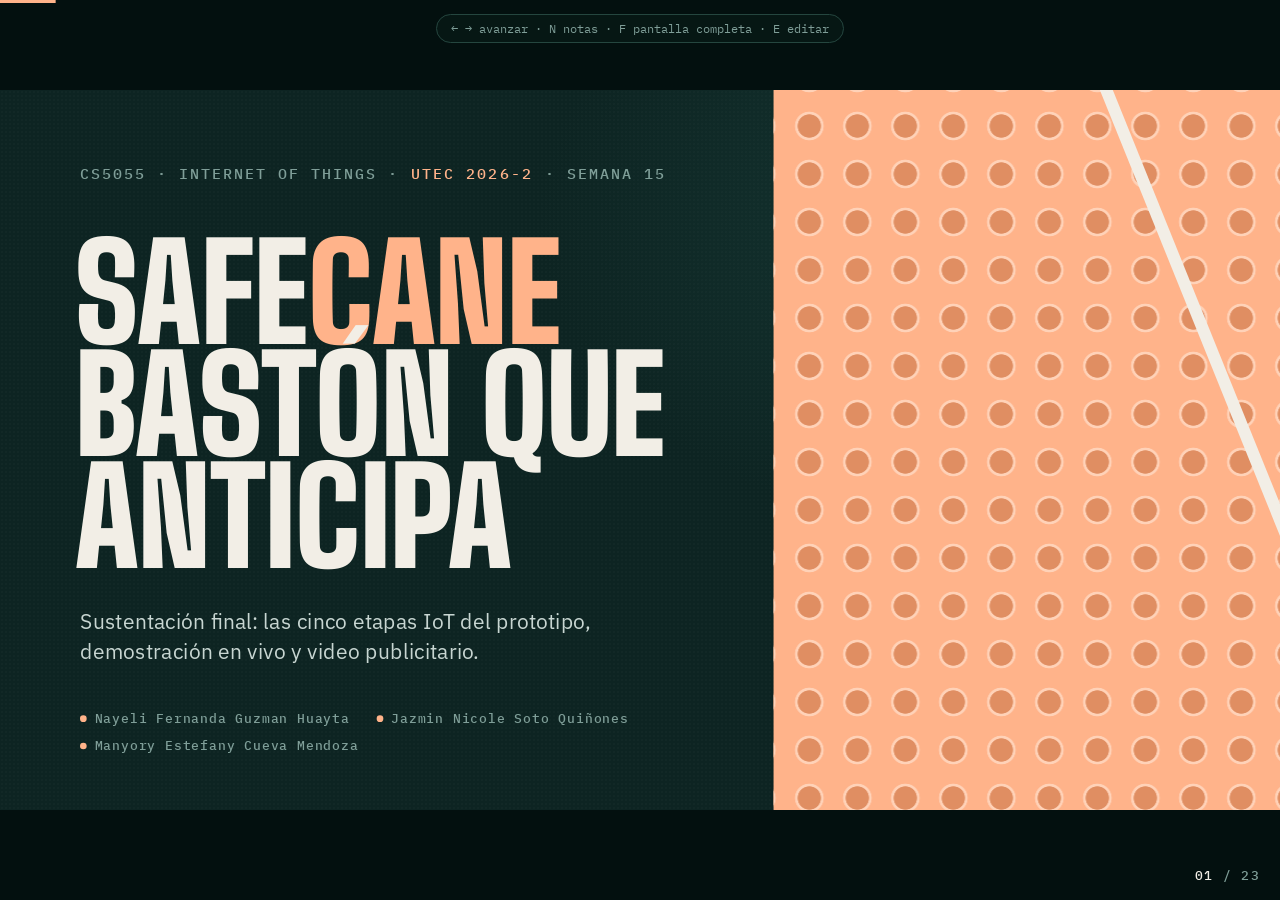
==== presentacion/sustentacion_final.html @ 9e7e995e "feat(presentacion): publicar sustentacion final" ====
<!DOCTYPE html>
<html lang="es">
<head>
<meta charset="UTF-8">
<meta name="viewport" content="width=device-width, initial-scale=1.0">
<title>SafeCane · Sustentación final</title>

<!-- Tipografías: Big Shoulders Display (titulares, estilo señalética), IBM Plex Sans (texto) e IBM Plex Mono (etiquetas) -->
<link rel="preconnect" href="https://fonts.googleapis.com">
<link rel="preconnect" href="https://fonts.gstatic.com" crossorigin>
<link href="https://fonts.googleapis.com/css2?family=Big+Shoulders+Display:wght@600;800;900&family=IBM+Plex+Mono:wght@400;500&family=IBM+Plex+Sans:wght@400;500;600&display=swap" rel="stylesheet">

<style>
/* ===========================================
   TEMA (variables CSS)
   Cambia estos valores para cambiar todo el aspecto.
   Paleta: verde petróleo + durazno, inspirada en el piso podotáctil.
   =========================================== */
:root {
  --stage-bg: #03100f;      /* fuera del lienzo 16:9 */
  --slide-bg: #0D2422;      /* fondo de cada diapositiva */
  --bg-2: #12302D;          /* paneles */
  --bg-3: #173a36;          /* paneles realzados */
  --line: #25463f;          /* bordes y rejillas */
  --glow: #163834;          /* halo del fondo */
  --acc: #FFB38A;           /* acento durazno */
  --dome: #e08e62;          /* relieve podotáctil */
  --ring: #ffd2b8;
  --mint: #8FD9C6;          /* acento frío secundario (desnivel, red) */
  --paper: #F2EEE6;         /* texto principal */
  --sub: #c8d6d2;           /* texto secundario */
  --dim: #7f9e98;           /* etiquetas */

  --f-display: 'Big Shoulders Display', 'Arial Narrow', sans-serif;
  --f-body: 'IBM Plex Sans', sans-serif;
  --f-mono: 'IBM Plex Mono', monospace;

  --ease-out: cubic-bezier(0.23, 1, 0.32, 1);
  --ease-in-out: cubic-bezier(0.77, 0, 0.175, 1);
}

* { margin: 0; padding: 0; box-sizing: border-box; }

/* ===========================================
   FIXED 16:9 STAGE: MANDATORY BASE STYLES
   (viewport-base.css, contenido completo)
   =========================================== */
html,
body {
    width: 100%;
    height: 100%;
    margin: 0;
    overflow: hidden;
    background: var(--stage-bg, #000);
}
.deck-viewport {
    position: fixed;
    inset: 0;
    overflow: hidden;
    background: var(--stage-bg, #000);
}
.deck-stage {
    position: absolute;
    left: 0;
    top: 0;
    width: 1920px;
    height: 1080px;
    overflow: hidden;
    transform-origin: 0 0;
    background: var(--slide-bg, #fff);
}
.slide {
    position: absolute;
    inset: 0;
    width: 1920px;
    height: 1080px;
    overflow: hidden;
    display: block;
    visibility: hidden;
    opacity: 0;
    pointer-events: none;
    background: var(--slide-bg, #fff);
}
.slide.active,
.slide.visible {
    visibility: visible;
    opacity: 1;
    pointer-events: auto;
    z-index: 1;
}
img,
video,
canvas,
svg {
    max-width: 100%;
    max-height: 100%;
}
.deck-controls {
    position: fixed;
    left: 50%;
    bottom: 22px;
    transform: translateX(-50%);
    z-index: 1000;
}
@media print {
    html,
    body {
        width: 1920px;
        height: auto;
        overflow: visible;
        background: #fff;
    }
    .deck-viewport {
        position: static;
        overflow: visible;
        background: #fff;
    }
    .deck-stage {
        position: static;
        width: auto;
        height: auto;
        transform: none !important;
        background: none;
    }
    .slide {
        position: relative;
        display: block !important;
        visibility: visible !important;
        opacity: 1 !important;
        pointer-events: auto !important;
        width: 1920px;
        height: 1080px;
        break-after: page;
        page-break-after: always;
    }
    .slide:last-child {
        break-after: auto;
        page-break-after: auto;
    }
    .deck-controls {
        display: none !important;
    }
}
@media (prefers-reduced-motion: reduce) {
    *,
    *::before,
    *::after {
        animation-duration: 0.01ms !important;
        transition-duration: 0.2s !important;
    }
}

/* ===========================================
   TRANSICIÓN ENTRE DIAPOSITIVAS
   Fundido corto; el movimiento lo aportan los elementos .reveal
   =========================================== */
.slide {
  transition: opacity 320ms ease, visibility 0s linear 320ms;
  color: var(--paper);
  font-family: var(--f-body);
  background:
    radial-gradient(1100px 700px at 82% 18%, var(--glow), transparent 70%),
    var(--slide-bg);
}
.slide.active { transition: opacity 360ms ease, visibility 0s; }

/* Grano sutil sobre el fondo (textura de asfalto) */
.slide::before {
  content: ""; position: absolute; inset: 0; pointer-events: none;
  background-image: radial-gradient(#ffffff09 1px, transparent 1.4px);
  background-size: 6px 6px; opacity: .6;
}

/* ===========================================
   ANIMACIONES DE ENTRADA
   .reveal sube y aparece; --i define el orden (lo asigna el JS)
   =========================================== */
.reveal {
  opacity: 0;
  transform: translateY(28px);
  transition: opacity 0s linear 360ms, transform 0s linear 360ms;
}
.slide.visible .reveal {
  opacity: 1; transform: translateY(0);
  transition: opacity 600ms ease, transform 800ms var(--ease-out);
  transition-delay: calc(var(--i, 0) * 70ms + 120ms);
}

/* ===========================================
   SEÑAS DE IDENTIDAD: RELIEVE PODOTÁCTIL Y BASTÓN
   =========================================== */
.tactile {
  position: absolute; top: 0; bottom: 0; right: 0;
  background-color: var(--acc);
  background-image: radial-gradient(circle at 50% 50%, var(--dome) 0 17px, var(--ring) 18px 21px, transparent 22px);
  background-size: 72px 72px;
  background-position: 18px 18px;
  clip-path: inset(0 0 0 100%);
}
.slide.visible .tactile {
  clip-path: inset(0 0 0 0);
  transition: clip-path 1100ms var(--ease-in-out) 60ms;
}
.cane {
  position: absolute; width: 18px; height: 1400px; top: -120px;
  background: linear-gradient(var(--paper) 0 80%, #e5484d 80% 100%);
  transform: rotate(-22deg); transform-origin: top center;
  opacity: 0;
}
.slide.visible .cane { opacity: 1; transition: opacity 700ms ease 700ms; }

/* Relieve como marcador Sí / No en tablas */
.dome { display: inline-block; width: 30px; height: 30px; border-radius: 50%; vertical-align: middle;
  background: radial-gradient(circle, var(--dome) 0 9px, var(--ring) 10px 12px, var(--acc) 13px); }
.ring { display: inline-block; width: 30px; height: 30px; border-radius: 50%; vertical-align: middle; border: 2px solid var(--line); }
.na { font-family: var(--f-mono); color: var(--dim); font-size: 26px; }

/* ===========================================
   TIPOGRAFÍA Y BLOQUES REUTILIZABLES
   =========================================== */
.pad { position: absolute; inset: 96px 128px 104px; display: flex; flex-direction: column; }
.tag {
  font: 500 22px var(--f-mono); letter-spacing: .16em; text-transform: uppercase; color: var(--dim);
  display: flex; align-items: center; gap: 18px;
}
.tag b { color: var(--acc); font-weight: 500; }
.h1 { font: 900 200px/.84 var(--f-display); text-transform: uppercase; letter-spacing: -.005em; }
.h2 { font: 800 112px/.9 var(--f-display); text-transform: uppercase; margin-top: 36px; max-width: 1500px; }
.h3 { font: 800 54px/1 var(--f-display); text-transform: uppercase; letter-spacing: .01em; }
.lead { font-size: 40px; line-height: 1.38; color: var(--sub); max-width: 1300px; }
.txt { font-size: 30px; line-height: 1.45; color: var(--sub); }
.src { font: 400 20px var(--f-mono); color: var(--dim); letter-spacing: .04em; }
.acc { color: var(--acc); }
.mint { color: var(--mint); }
em { font-style: normal; color: var(--paper); font-weight: 600; }

.panel { background: var(--bg-2); border: 1px solid var(--line); border-radius: 6px; padding: 44px 44px 40px; }
.cols { display: grid; gap: 28px; }
.c2 { grid-template-columns: 1fr 1fr; }
.c3 { grid-template-columns: repeat(3, 1fr); }
.c4 { grid-template-columns: repeat(4, 1fr); }
.grow { flex: 1; min-height: 0; }
.bottom { margin-top: auto; }

/* Número pequeño de ítem (01, 02…) */
.idx { font: 500 22px var(--f-mono); color: var(--acc); letter-spacing: .08em; }

/* ===========================================
   PORTADA Y CIERRE
   =========================================== */
.cover .tactile { width: 760px; }
.cover .cane { right: 300px; }
.cover .h1 { position: absolute; left: 112px; top: 220px; width: 1050px; }
.cover .sub { position: absolute; left: 120px; top: 775px; width: 860px; font-size: 32px; line-height: 1.42; color: var(--sub); }
.cover .tag { position: absolute; left: 120px; top: 110px; }
.people { position: absolute; left: 120px; bottom: 84px; width: 940px; display: flex; flex-wrap: wrap; gap: 14px 40px; font: 500 20px var(--f-mono); letter-spacing: .06em; color: var(--dim); }
.people i { display: inline-block; width: 10px; height: 10px; border-radius: 50%; background: var(--acc); margin-right: 12px; vertical-align: 1px; }

/* ===========================================
   SEPARADOR DE SECCIÓN
   =========================================== */
.section .tactile { width: 520px; }
.section .cane { right: 180px; }
.section .num {
  position: absolute; left: 112px; top: 120px;
  font: 900 520px/.8 var(--f-display);
  color: transparent; -webkit-text-stroke: 3px var(--acc);
}
.section .h2 { position: absolute; left: 120px; bottom: 150px; width: 1200px; font-size: 150px; }
.section .tag { position: absolute; left: 124px; bottom: 96px; }

/* ===========================================
   CIFRA GRANDE (estadísticas)
   =========================================== */
.stat-n { font: 900 360px/.8 var(--f-display); color: var(--acc); letter-spacing: -.01em; white-space: nowrap; }
.stat-n small { font-size: 140px; color: var(--paper); margin-left: 16px; }
.stat-wrap { display: grid; grid-template-columns: auto 1fr; gap: 80px; align-items: end; margin-top: auto; }
.stat-wrap .lead { font-size: 46px; color: var(--paper); padding-bottom: 18px; }

/* ===========================================
   TABLAS
   =========================================== */
table { width: 100%; border-collapse: collapse; }
th { font: 500 19px var(--f-mono); letter-spacing: .12em; text-transform: uppercase; color: var(--dim); text-align: left; padding: 0 16px 18px; }
td { font-size: 27px; color: var(--sub); padding: 20px 16px; border-top: 1px solid var(--line); vertical-align: middle; }
td b { color: var(--paper); font-weight: 600; }
td.c, th.c { text-align: center; }
tr.us td { background: var(--bg-3); color: var(--paper); border-top-color: var(--acc); }

/* ===========================================
   ONDAS DE VIBRACIÓN (patrones de aviso)
   =========================================== */
.wave { height: 34px; border-radius: 4px; }
.w-cont { background: var(--acc); }
.w-fast { background: repeating-linear-gradient(90deg, var(--acc) 0 14px, transparent 14px 28px); }
.w-slow { background: repeating-linear-gradient(90deg, var(--acc) 0 44px, transparent 44px 88px); opacity: .8; }
.w-step { background: repeating-linear-gradient(90deg, var(--mint) 0 14px, transparent 14px 28px); }
.w-pre  { background: repeating-linear-gradient(90deg, var(--ring) 0 84px, transparent 84px 140px); }
.w-alert{ background: repeating-linear-gradient(90deg, #ff7a6b 0 35px, transparent 35px 70px); }
.wrow { display: grid; grid-template-columns: 420px 1fr 260px; gap: 40px; align-items: center; padding: 22px 0; border-top: 1px solid var(--line); }
.wrow b { font: 800 40px/1 var(--f-display); text-transform: uppercase; display: block; }
.wrow span { font: 400 20px var(--f-mono); color: var(--dim); }
.wrow .ms { text-align: right; font: 500 22px var(--f-mono); color: var(--sub); }

/* ===========================================
   SVG (diagramas)
   =========================================== */
svg text { font-family: var(--f-body); fill: var(--paper); }
svg .t2 { fill: var(--sub); }
svg .t3 { fill: var(--dim); }
svg .mono { font-family: var(--f-mono); }
svg .box { fill: var(--bg-2); stroke: var(--line); stroke-width: 1.5; }
svg .box-a { fill: #2a2b24; stroke: var(--acc); stroke-width: 2; }
svg .box-m { fill: #143a35; stroke: var(--mint); stroke-width: 1.5; }
svg .box-s { fill: var(--bg-3); }
svg .w { stroke: var(--dim); stroke-width: 1.6; fill: none; }
svg .wa { stroke: var(--acc); stroke-width: 2; fill: none; }
svg .wm { stroke: var(--mint); stroke-width: 2; fill: none; }
svg .dash { stroke-dasharray: 6 7; }
svg .ah { fill: var(--dim); }
svg .aha { fill: var(--acc); }
svg .ahm { fill: var(--mint); }
svg .ta { fill: var(--acc); }
svg .tm { fill: var(--mint); }
svg .gl { stroke: var(--line); stroke-width: 1; }
.trace { stroke: var(--acc); stroke-width: 3; fill: none; stroke-linejoin: round; stroke-linecap: round; stroke-dasharray: 1; stroke-dashoffset: 1; }
.slide.visible .trace { stroke-dashoffset: 0; transition: stroke-dashoffset 1600ms var(--ease-in-out) 500ms; }

/* ===========================================
   REFERENCIAS
   =========================================== */
.refs { columns: 2; column-gap: 72px; margin-top: 44px; }
.refs p { font-size: 19px; line-height: 1.45; color: var(--sub); margin-bottom: 13px; break-inside: avoid; }
.refs p b { color: var(--paper); font-weight: 600; }

/* Notas del expositor: ocultas en la diapositiva, se muestran con N */
.notes { display: none; }

/* ===========================================
   CONTROLES (fuera del lienzo)
   =========================================== */
.progress { position: fixed; left: 0; top: 0; height: 3px; width: 100%; background: var(--acc); transform-origin: left; transform: scaleX(0); transition: transform 400ms var(--ease-out); z-index: 1000; }
.counter { position: fixed; right: 20px; bottom: 16px; font: 500 13px var(--f-mono); letter-spacing: .1em; color: var(--dim); z-index: 1000; }
.counter b { color: var(--paper); font-weight: 500; }
.notes-panel {
  position: fixed; left: 50%; bottom: 20px; transform: translate(-50%, 16px); width: min(920px, calc(100% - 32px));
  background: #071816f2; border: 1px solid var(--line); border-radius: 10px; padding: 18px 22px;
  font: 400 16px/1.55 var(--f-body); color: var(--sub); z-index: 1001;
  opacity: 0; pointer-events: none; transition: opacity 200ms ease, transform 260ms var(--ease-out);
}
.notes-panel.show { opacity: 1; transform: translate(-50%, 0); pointer-events: auto; }
.notes-panel b { font: 500 12px var(--f-mono); letter-spacing: .12em; color: var(--acc); display: block; margin-bottom: 6px; }
.hint { position: fixed; top: 14px; left: 50%; transform: translateX(-50%); font: 400 12px var(--f-mono); color: var(--dim); background: #071816e6; border: 1px solid var(--line); border-radius: 999px; padding: 6px 14px; z-index: 1000; transition: opacity 500ms ease; }
.hint.gone { opacity: 0; }

/* Edición en línea (E o esquina superior izquierda) */
.edit-hotzone { position: fixed; top: 0; left: 0; width: 80px; height: 80px; z-index: 10000; cursor: pointer; }
.edit-toggle {
  position: fixed; top: 16px; left: 16px; z-index: 10001; height: 36px; padding: 0 14px; border-radius: 8px;
  background: var(--bg-3); color: var(--paper); border: 1px solid var(--line); font: 500 13px var(--f-mono); cursor: pointer;
  opacity: 0; pointer-events: none; transition: opacity 300ms ease, transform 140ms var(--ease-out);
}
.edit-toggle.show, .edit-toggle.active { opacity: 1; pointer-events: auto; }
.edit-toggle.active { background: var(--acc); color: #0D2422; border-color: var(--acc); }
.edit-toggle:active { transform: scale(0.96); }
body.editing [contenteditable="true"] { outline: 2px dashed #ffb38a66; outline-offset: 6px; }

@media (prefers-reduced-motion: reduce) {
  .reveal { transform: none; }
  .slide.visible .tactile { transition: none; }
  .trace { stroke-dashoffset: 0; }
}
@media print {
  .reveal { opacity: 1 !important; transform: none !important; }
  .tactile { clip-path: none !important; }
  .cane { opacity: 1 !important; }
  .trace { stroke-dashoffset: 0 !important; }
  .progress, .counter, .notes-panel, .hint, .edit-hotzone, .edit-toggle { display: none !important; }
}

/* ===========================================
   EXTRAS DE LA SUSTENTACIÓN FINAL
   =========================================== */
.big-n { font: 900 200px/.8 var(--f-display); color: transparent; -webkit-text-stroke: 3px var(--acc); letter-spacing: -.01em; }
.ring.warn { border-color: var(--acc); border-width: 3px; }
.ring.bad { border-color: #ff7a6b; border-width: 3px; background: #ff7a6b44; }
.fig { display: flex; flex-direction: column; min-height: 0; }
.fig img { flex: 1; min-height: 0; width: 100%; object-fit: cover; border: 1px solid var(--line); border-radius: 6px; display: block; }
.fig figcaption { margin-top: 18px; font: 500 24px var(--f-mono); letter-spacing: .06em; color: var(--sub); }
.fig figcaption b { color: var(--acc); font-weight: 500; margin-right: 10px; }
</style>
</head>
<body>

<div class="progress" id="progress"></div>
<div class="hint" id="hint">← → avanzar · N notas · F pantalla completa · E editar</div>

<div class="deck-viewport">
<main class="deck-stage" id="deckStage">

<!-- 01 · PORTADA -->
<section class="slide cover" data-title="Portada">
  <div class="tactile"></div><div class="cane"></div>
  <div class="tag reveal">CS5055 · Internet of Things · <b>UTEC 2026-2</b> · Semana 15</div>
  <h1 class="h1 reveal">Safe<span class="acc">Cane</span><br>bastón que<br>anticipa</h1>
  <p class="sub reveal">Sustentación final: las cinco etapas IoT del prototipo, demostración en vivo y video publicitario.</p>
  <div class="people reveal"><span><i></i>Nayeli Fernanda Guzman Huayta</span><span><i></i>Jazmin Nicole Soto Quiñones</span><span><i></i>Manyory Estefany Cueva Mendoza</span></div>
  <aside class="notes">[0:00 · 0:30] Presentar al equipo. Plan de 15 min: 2 min problema, 6 min etapas IoT, 4 min demo en vivo, 1 min video, 2 min resultados y mercado.</aside>
</section>

<!-- 02 · PROBLEMA -->
<section class="slide" data-title="El problema">
  <div class="pad">
    <div class="tag reveal"><b>00</b> El problema</div>
    <div class="cols c2 bottom" style="gap:80px">
      <div class="reveal"><div class="stat-n" style="font-size:300px">1,55<small style="font-size:120px">M</small></div><p class="lead" style="margin-top:28px;color:var(--paper)">de peruanos tienen dificultad para ver aun con anteojos.</p><p class="src" style="margin-top:16px">INEI · 2017</p></div>
      <div class="reveal"><div class="stat-n" style="font-size:300px;color:var(--ring)">684 000</div><p class="lead" style="margin-top:28px;color:var(--paper)">muertes por caídas al año en el mundo.</p><p class="src" style="margin-top:16px">OMS · 2021</p></div>
    </div>
  </div>
  <aside class="notes">[0:30 · 1:00] La discapacidad visual es la más frecuente del país y crece después de los 60 años, justo el grupo que más muere por caídas.</aside>
</section>

<!-- 03 · LIMITACIONES DEL BASTÓN BLANCO -->
<section class="slide" data-title="El bastón blanco">
  <div class="pad">
    <div class="tag reveal"><b>00</b> El problema</div>
    <h2 class="h2 reveal">El bastón blanco solo sabe lo que toca su punta</h2>
    <div class="cols c3 bottom">
      <div class="panel reveal"><div class="idx">01</div><div class="h3" style="margin:18px 0 16px">No anticipa</div><p class="txt">No avisa de lo que se acerca ni de un escalón que baja.</p></div>
      <div class="panel reveal"><div class="idx">02</div><div class="h3" style="margin:18px 0 16px">No avisa</div><p class="txt">Si la persona cae, nadie se entera.</p></div>
      <div class="panel reveal"><div class="idx">03</div><div class="h3" style="margin:18px 0 16px">No localiza</div><p class="txt">La familia no sabe dónde está.</p></div>
    </div>
  </div>
  <aside class="notes">[1:00 · 1:30] Tres limitaciones: anticipar, avisar, localizar. Falta un dispositivo de bajo costo que las cubra.</aside>
</section>

<!-- 04 · SOLUCIÓN -->
<section class="slide" data-title="La solución">
  <div class="pad">
    <div class="tag reveal"><b>00</b> La solución</div>
    <h2 class="h2 reveal">Cuatro funciones, un solo bastón</h2>
    <div class="cols c4 bottom">
      <div class="reveal" style="border-top:4px solid var(--acc);padding-top:28px"><div class="h3">Obstáculos</div><p class="txt" style="margin-top:14px">al frente, hasta 2 m</p></div>
      <div class="reveal" style="border-top:4px solid var(--mint);padding-top:28px"><div class="h3">Desniveles</div><p class="txt" style="margin-top:14px">bajo la punta</p></div>
      <div class="reveal" style="border-top:4px solid var(--ring);padding-top:28px"><div class="h3">Caídas</div><p class="txt" style="margin-top:14px">con 10 s para cancelar</p></div>
      <div class="reveal" style="border-top:4px solid var(--paper);padding-top:28px"><div class="h3">Ubicación</div><p class="txt" style="margin-top:14px">en cada alerta, al celular y al tablero</p></div>
    </div>
  </div>
  <aside class="notes">[1:30 · 2:00] Ningún trabajo revisado en el estado del arte reúne las cuatro funciones en un dispositivo de bajo costo. Esa combinación es el aporte.</aside>
</section>

<!-- 05 · CINCO ETAPAS IoT -->
<section class="slide" data-title="Cinco etapas IoT">
  <div class="pad">
    <div class="tag reveal">Arquitectura IoT · cinco etapas</div>
    <h2 class="h2 reveal">Del sensor a la familia</h2>
    <div class="cols bottom" style="grid-template-columns:repeat(5,1fr);gap:24px">
      <div class="reveal"><div class="big-n" style="font-size:210px">01</div><div class="h3" style="margin:22px 0 10px;font-size:44px">Percepción</div><p class="txt" style="font-size:24px">5 sensores y un pulsador</p></div>
      <div class="reveal"><div class="big-n" style="font-size:210px">02</div><div class="h3" style="margin:22px 0 10px;font-size:44px">Procesamiento</div><p class="txt" style="font-size:24px">ESP32 de dos núcleos</p></div>
      <div class="reveal"><div class="big-n" style="font-size:210px">03</div><div class="h3" style="margin:22px 0 10px;font-size:44px">Actuación</div><p class="txt" style="font-size:24px">vibración, sonido y luz</p></div>
      <div class="reveal"><div class="big-n" style="font-size:210px">04</div><div class="h3" style="margin:22px 0 10px;font-size:44px">Comunicación</div><p class="txt" style="font-size:24px">BLE y MQTT sobre Wi-Fi</p></div>
      <div class="reveal"><div class="big-n" style="font-size:210px">05</div><div class="h3" style="margin:22px 0 10px;font-size:44px">Aplicación</div><p class="txt" style="font-size:24px">tablero web con mapa</p></div>
    </div>
  </div>
  <aside class="notes">[2:00 · 2:20] Estas cinco etapas son el hilo de la exposición. Corresponden a las tres capas IoT de Atzori (percepción, red, aplicación), con el procesamiento y la actuación dentro del propio bastón.</aside>
</section>

<!-- 06 · DIAGRAMA DE BLOQUES -->
<section class="slide" data-title="Diagrama de bloques">
  <div class="pad">
    <div class="tag reveal">Arquitectura · diagrama de bloques</div>
    <h2 class="h2 reveal" style="font-size:96px">Todo pasa por un ESP32</h2>
    <div class="grow reveal" style="margin-top:20px;display:flex;align-items:flex-end">
      <svg viewBox="0 0 1660 650" width="1660" role="img" aria-label="Diagrama de bloques: seis entradas hacia el ESP32 y de ahí a tres actuadores y dos canales de red">
        <defs>
          <marker id="b-a" viewBox="0 0 10 10" refX="8" refY="5" markerWidth="8" markerHeight="8" orient="auto"><path d="M0 0 L10 5 L0 10z" class="aha"/></marker>
          <marker id="b-m" viewBox="0 0 10 10" refX="8" refY="5" markerWidth="8" markerHeight="8" orient="auto"><path d="M0 0 L10 5 L0 10z" class="ahm"/></marker>
        </defs>
        <text x="0" y="22" class="t3 mono" font-size="20" letter-spacing="3">ENTRADAS · PERCEPCIÓN</text>
        <text x="560" y="22" class="t3 mono" font-size="20" letter-spacing="3">PROCESAMIENTO</text>
        <text x="1260" y="22" class="t3 mono" font-size="20" letter-spacing="3">SALIDAS</text>
        <g transform="translate(0,48)">
          <g font-size="26">
            <rect x="0" y="0" width="400" height="78" rx="4" class="box"/><text x="22" y="34" font-weight="600">HC-SR04</text><text x="22" y="62" class="t3 mono" font-size="19">distancia · GPIO 5 y 18</text>
            <rect x="0" y="98" width="400" height="78" rx="4" class="box"/><text x="22" y="132" font-weight="600">FC-51</text><text x="22" y="160" class="t3 mono" font-size="19">desnivel · GPIO 34</text>
            <rect x="0" y="196" width="400" height="78" rx="4" class="box"/><text x="22" y="230" font-weight="600">MPU6050</text><text x="22" y="258" class="t3 mono" font-size="19">caída · I2C 21 y 22</text>
            <rect x="0" y="294" width="400" height="78" rx="4" class="box"/><text x="22" y="328" font-weight="600">NEO-6M</text><text x="22" y="356" class="t3 mono" font-size="19">posición · UART 16 y 17</text>
            <rect x="0" y="392" width="400" height="78" rx="4" class="box"/><text x="22" y="426" font-weight="600">LDR</text><text x="22" y="454" class="t3 mono" font-size="19">luz · GPIO 32</text>
            <rect x="0" y="490" width="400" height="78" rx="4" class="box"/><text x="22" y="524" font-weight="600">Pulsador</text><text x="22" y="552" class="t3 mono" font-size="19">cancelar · GPIO 27</text>
          </g>
          <g class="w">
            <path d="M400 39 H556" marker-end="url(#b-a)"/><path d="M400 137 H556" marker-end="url(#b-a)"/><path d="M400 235 H556" marker-end="url(#b-a)"/>
            <path d="M400 333 H556" marker-end="url(#b-a)"/><path d="M400 431 H556" marker-end="url(#b-a)"/><path d="M400 529 H556" marker-end="url(#b-a)"/>
          </g>
          <rect x="560" y="0" width="500" height="568" rx="6" class="box-a"/>
          <text x="810" y="60" text-anchor="middle" class="ta" font-size="44" font-weight="800" letter-spacing="2">ESP32</text>
          <rect x="600" y="100" width="420" height="190" rx="4" class="box-s"/>
          <text x="630" y="150" font-size="30" font-weight="600">Núcleo 1</text>
          <text x="630" y="190" class="t2" font-size="24">lee sensores</text>
          <text x="630" y="224" class="t2" font-size="24">máquina de estados</text>
          <text x="630" y="258" class="t2" font-size="24">comanda actuadores</text>
          <rect x="600" y="320" width="420" height="190" rx="4" class="box-m"/>
          <text x="630" y="370" font-size="30" font-weight="600" class="tm">Núcleo 0</text>
          <text x="630" y="410" class="t2" font-size="24">solo red</text>
          <text x="630" y="444" class="t2" font-size="24">BLE · Wi-Fi · MQTT</text>
          <text x="630" y="478" class="t2" font-size="24">si cae, el bastón sigue avisando</text>
          <g font-size="26">
            <rect x="1260" y="0" width="400" height="78" rx="4" class="box"/><text x="1282" y="34" font-weight="600">Motor vibrador</text><text x="1282" y="62" class="t3 mono" font-size="19">PWM · GPIO 25</text>
            <rect x="1260" y="98" width="400" height="78" rx="4" class="box"/><text x="1282" y="132" font-weight="600">Buzzer</text><text x="1282" y="160" class="t3 mono" font-size="19">digital · GPIO 26</text>
            <rect x="1260" y="196" width="400" height="78" rx="4" class="box"/><text x="1282" y="230" font-weight="600">LED blanco</text><text x="1282" y="258" class="t3 mono" font-size="19">digital · GPIO 33</text>
            <rect x="1260" y="294" width="400" height="78" rx="4" class="box-m"/><text x="1282" y="328" font-weight="600" class="tm">Celular</text><text x="1282" y="356" class="t3 mono" font-size="19">BLE · notificaciones</text>
            <rect x="1260" y="392" width="400" height="78" rx="4" class="box-m"/><text x="1282" y="426" font-weight="600" class="tm">Tablero web</text><text x="1282" y="454" class="t3 mono" font-size="19">Wi-Fi · MQTT · mapa</text>
          </g>
          <g>
            <path d="M1060 39 H1256" class="wa" marker-end="url(#b-a)"/><path d="M1060 137 H1256" class="wa" marker-end="url(#b-a)"/><path d="M1060 235 H1256" class="wa" marker-end="url(#b-a)"/>
            <path d="M1060 333 H1256" class="wm" marker-end="url(#b-m)"/><path d="M1060 431 H1256" class="wm" marker-end="url(#b-m)"/>
          </g>
          <text x="1260" y="520" class="t3 mono" font-size="18">2N2222 en cada actuador</text>
          <text x="1260" y="548" class="t3 mono" font-size="18">Echo a 3,3 V: divisor 1 k + 2 k</text>
        </g>
      </svg>
    </div>
  </div>
  <aside class="notes">[2:20 · 3:10] Izquierda: seis entradas con su pin. Centro: un solo ESP32; el núcleo 1 decide y el núcleo 0 comunica, así la alerta local nunca depende del Wi-Fi. Derecha: tres actuadores para el usuario y dos canales para la familia. Los pines son los mismos en Wokwi y en el bastón.</aside>
</section>

<!-- 07 · ETAPA 01 PERCEPCIÓN -->
<section class="slide" data-title="01 Percepción">
  <div class="pad">
    <div class="tag reveal"><b>01</b> Percepción</div>
    <h2 class="h2 reveal" style="font-size:96px">Seis entradas</h2>
    <div class="cols c3 bottom" style="row-gap:24px">
      <div class="panel reveal" style="display:flex;flex-direction:column;padding:34px 40px"><div class="idx">HC-SR04 · ultrasonido</div><div class="stat-n" style="font-size:130px;margin:16px 0 8px">2 cm–4 m</div><p class="txt" style="font-size:25px">d = v·t / 2. Haz de 15°. Mide cada 100 ms. Error medido: 1 a 2 cm.</p></div>
      <div class="panel reveal" style="display:flex;flex-direction:column;padding:34px 40px"><div class="idx">FC-51 · infrarrojo</div><div class="stat-n" style="font-size:130px;margin:16px 0 8px;color:var(--mint)">10 ms</div><p class="txt" style="font-size:25px">Salida digital con LM393. Si el piso «desaparece», hay un desnivel.</p></div>
      <div class="panel reveal" style="display:flex;flex-direction:column;padding:34px 40px"><div class="idx">MPU6050 · acelerómetro</div><div class="stat-n" style="font-size:130px;margin:16px 0 8px">50 Hz</div><p class="txt" style="font-size:25px">Rango ±8 g para no saturar en el impacto. SVM e inclinación.</p></div>
      <div class="panel reveal" style="display:flex;flex-direction:column;padding:34px 40px"><div class="idx">NEO-6M · GPS</div><div class="stat-n" style="font-size:130px;margin:16px 0 8px">2,5 m</div><p class="txt" style="font-size:25px">Precisión CEP. Tramas NMEA por UART a 9600 bps.</p></div>
      <div class="panel reveal" style="display:flex;flex-direction:column;padding:34px 40px"><div class="idx">LDR GL5528 · luz</div><div class="stat-n" style="font-size:130px;margin:16px 0 8px">200 ms</div><p class="txt" style="font-size:25px">Divisor de 10 kΩ en el ADC1. Enciende el LED en la oscuridad.</p></div>
      <div class="panel reveal" style="display:flex;flex-direction:column;padding:34px 40px"><div class="idx">Pulsador · usuario</div><div class="stat-n" style="font-size:130px;margin:16px 0 8px">10 s</div><p class="txt" style="font-size:25px">Ventana para cancelar una alerta. Pull-up interno, activo en bajo.</p></div>
    </div>
  </div>
  <aside class="notes">[3:10 · 4:20] Un sensor por magnitud. Detalles técnicos: Echo a 5 V se baja a 3,3 V con divisor 1k y 2k; las entradas analógicas van en el ADC1 porque el ADC2 no funciona con Wi-Fi; el FC-51 se alimenta a 3,3 V para no dañar el GPIO 34.</aside>
</section>

<!-- 08 · DOS SENSORES COMPLEMENTARIOS -->
<section class="slide" data-title="Dos sensores">
  <div class="pad">
    <div class="tag reveal"><b>01</b> Percepción · por qué dos sensores</div>
    <h2 class="h2 reveal" style="font-size:92px;max-width:1664px">Uno mira al frente. El otro, al piso.</h2>
    <div class="grow reveal" style="margin-top:40px;display:flex;align-items:flex-end">
      <svg viewBox="0 0 1660 560" width="1660" role="img" aria-label="Bastón con el HC-SR04 mirando al frente y el FC-51 mirando al piso al borde de un escalón">
        <defs>
          <marker id="m-a" viewBox="0 0 10 10" refX="8" refY="5" markerWidth="8" markerHeight="8" orient="auto"><path d="M0 0 L10 5 L0 10z" class="aha"/></marker>
          <marker id="m-m" viewBox="0 0 10 10" refX="8" refY="5" markerWidth="8" markerHeight="8" orient="auto"><path d="M0 0 L10 5 L0 10z" class="ahm"/></marker>
        </defs>
        <path d="M0 420 H760 V540 H1660 V560 H0z" fill="#12302D"/>
        <path d="M0 420 H760 V540 H1660" stroke="var(--sub)" stroke-width="3" fill="none"/>
        <rect x="1380" y="250" width="70" height="290" rx="4" class="box"/>
        <text x="1415" y="230" text-anchor="middle" class="t3 mono" font-size="20">obstáculo</text>
        <path d="M420 40 L740 410" stroke="var(--paper)" stroke-width="10" stroke-linecap="round"/>
        <path d="M722 390 L740 410" stroke="#e5484d" stroke-width="10" stroke-linecap="round"/>
        <rect x="486" y="112" width="52" height="28" rx="4" class="box-a" transform="rotate(49 512 126)"/>
        <path d="M530 140 L1366 330" class="wa dash" marker-end="url(#m-a)"/>
        <path d="M530 140 L1366 260" class="wa dash" opacity=".35"/>
        <path d="M530 140 L1366 410" class="wa dash" opacity=".35"/>
        <text x="760" y="170" class="ta mono" font-size="24">HC-SR04 · ultrasonido · 2 cm–2 m</text>
        <rect x="694" y="350" width="40" height="24" rx="4" class="box-m" transform="rotate(49 714 362)"/>
        <path d="M728 378 L790 500" class="wm dash" marker-end="url(#m-m)"/>
        <text x="810" y="480" class="tm mono" font-size="24">FC-51 · infrarrojo</text>
        <text x="810" y="514" class="t2" font-size="24">sin piso → aviso de desnivel</text>
        <path d="M740 410 V200" stroke="var(--dim)" stroke-width="1.5" class="dash"/>
        <text x="560" y="300" class="t3 mono" font-size="20" text-anchor="end">ángulo de uso</text>
        <text x="560" y="328" class="t3 mono" font-size="20" text-anchor="end">20°–75°</text>
      </svg>
    </div>
  </div>
  <aside class="notes">[4:20 · 4:50] El ultrasonido apunta al frente y no ve un escalón que baja. El FC-51 va a 2–4 cm del piso en la punta. Solo avisa si el bastón está entre 20° y 75° respecto de la vertical, para que no suene al levantarlo.</aside>
</section>

<!-- 09 · ETAPA 02 PROCESAMIENTO -->
<section class="slide" data-title="02 Procesamiento">
  <div class="pad">
    <div class="tag reveal"><b>02</b> Procesamiento · ESP32</div>
    <div class="cols c2 grow" style="margin-top:44px;gap:28px">
      <div class="panel reveal" style="display:flex;flex-direction:column">
        <div class="idx">Núcleo 1 · decide</div>
        <div class="stat-n" style="font-size:210px;margin:20px 0 18px">0 <small style="font-size:80px">delay()</small></div>
        <p class="txt">Cada tarea tiene su periodo con <em>millis()</em>, así ninguna lectura bloquea a las demás.</p>
        <div class="bottom" style="display:grid;grid-template-columns:1fr 1fr;gap:12px 28px;font:500 24px var(--f-mono);color:var(--sub)">
          <span>FC-51 · <b class="acc">10 ms</b></span><span>IMU · <b class="acc">20 ms</b></span>
          <span>Actuadores · <b class="acc">50 ms</b></span><span>HC-SR04 · <b class="acc">100 ms</b></span>
          <span>LDR · <b class="acc">200 ms</b></span><span>GPS · <b class="acc">cada vuelta</b></span>
        </div>
      </div>
      <div class="panel reveal" style="display:flex;flex-direction:column;border-color:var(--mint)">
        <div class="idx" style="color:var(--mint)">Núcleo 0 · comunica</div>
        <div class="stat-n" style="font-size:210px;margin:20px 0 18px;color:var(--mint)">240<small style="font-size:80px">MHz</small></div>
        <p class="txt">Solo red. Si el Wi-Fi o el broker tardan en reconectar, la lectura de sensores no se entera.</p>
        <p class="txt bottom" style="color:var(--paper)"><em>Sin Wi-Fi, el bastón sigue vibrando y sonando.</em></p>
      </div>
    </div>
  </div>
  <aside class="notes">[4:50 · 5:40] Firmware en Arduino IDE (núcleo ESP32 3.x) con TinyGPSPlus, PubSubClient, ArduinoJson y NimBLE. Decisión de diseño: el cliente MQTT puede tardar segundos en reintentar; por eso va en su propio núcleo.</aside>
</section>

<!-- 10 · MÁQUINA DE ESTADOS -->
<section class="slide" data-title="Máquina de estados">
  <div class="pad">
    <div class="tag reveal"><b>02</b> Procesamiento · lógica del firmware</div>
    <h2 class="h2 reveal" style="font-size:96px">Cuatro estados</h2>
    <div class="grow reveal" style="margin-top:20px;display:flex;align-items:flex-end">
      <svg viewBox="0 0 1660 500" width="1660" role="img" aria-label="Máquina de estados: Normal, Pre alerta, Alerta y Reposo">
        <defs>
          <marker id="s-a" viewBox="0 0 10 10" refX="8" refY="5" markerWidth="8" markerHeight="8" orient="auto"><path d="M0 0 L10 5 L0 10z" class="aha"/></marker>
          <marker id="s-d" viewBox="0 0 10 10" refX="8" refY="5" markerWidth="8" markerHeight="8" orient="auto"><path d="M0 0 L10 5 L0 10z" class="ah"/></marker>
        </defs>
        <rect x="0" y="0" width="330" height="90" rx="4" class="box-s"/><text x="165" y="58" text-anchor="middle" font-size="38" font-weight="800" letter-spacing="2" class="t2">REPOSO</text>
        <path d="M165 150 V94" class="w" marker-end="url(#s-d)"/>
        <text x="360" y="42" class="t2" font-size="24">5 min sin moverse</text><text x="360" y="72" class="t3 mono" font-size="19">apaga actuadores · despierta al detectar movimiento</text>
        <rect x="0" y="150" width="330" height="120" rx="4" class="box-m"/><text x="165" y="224" text-anchor="middle" font-size="44" font-weight="800" letter-spacing="2" class="tm">NORMAL</text>
        <rect x="665" y="150" width="330" height="120" rx="4" class="box-a"/><text x="830" y="224" text-anchor="middle" font-size="44" font-weight="800" letter-spacing="2" class="ta">PRE ALERTA</text>
        <rect x="1330" y="150" width="330" height="120" rx="4" fill="#3a1f1d" stroke="#ff7a6b" stroke-width="2"/><text x="1495" y="224" text-anchor="middle" font-size="44" font-weight="800" letter-spacing="2" fill="#ff7a6b">ALERTA</text>
        <path d="M330 210 H661" class="wa" marker-end="url(#s-a)"/>
        <text x="498" y="186" text-anchor="middle" class="t2" font-size="23">caída confirmada</text>
        <path d="M995 210 H1326" class="wa" marker-end="url(#s-a)"/>
        <text x="1160" y="186" text-anchor="middle" class="t2" font-size="23">10 s sin cancelar</text>
        <path d="M830 270 V340 H165 V274" class="w dash" marker-end="url(#s-d)"/>
        <text x="500" y="332" text-anchor="middle" class="t2" font-size="23">pulsador: era un golpe</text>
        <path d="M1495 270 V440 H80 V274" class="w dash" marker-end="url(#s-d)"/>
        <text x="790" y="432" text-anchor="middle" class="t2" font-size="23">pulsador: única salida · publica la cancelación para que el tablero borre la alerta</text>
        <text x="498" y="236" text-anchor="middle" class="t3 mono" font-size="19">vibra con patrón propio</text>
        <text x="1160" y="236" text-anchor="middle" class="t3 mono" font-size="19">buzzer + LED + GPS</text>
      </svg>
    </div>
  </div>
  <aside class="notes">[5:40 · 6:20] NORMAL avisa obstáculos y desniveles. Una caída confirmada pasa a PRE ALERTA con un patrón propio de vibración. Si nadie pulsa en 10 s, ALERTA: suena el buzzer, parpadea el LED y se envía la posición. Solo el pulsador saca de ALERTA.</aside>
</section>

<!-- 11 · DETECCIÓN DE CAÍDA -->
<section class="slide" data-title="Detección de caída">
  <div class="pad">
    <div class="tag reveal"><b>02</b> Procesamiento · algoritmo de caída</div>
    <div class="cols grow" style="grid-template-columns:1fr 760px;gap:64px;margin-top:36px">
      <div style="display:flex;flex-direction:column;justify-content:space-between">
        <h2 class="h2 reveal" style="margin-top:0;font-size:96px">Tres fases, en orden</h2>
        <div style="display:grid;gap:18px">
          <div class="reveal" style="display:grid;grid-template-columns:120px 1fr;align-items:center;background:var(--bg-2);border-left:6px solid var(--acc);padding:24px 36px"><div class="big-n" style="font-size:90px">01</div><div><div class="h3">Caída libre</div><p class="txt" style="font-size:26px">SVM &lt; 0,5 g</p></div></div>
          <div class="reveal" style="display:grid;grid-template-columns:120px 1fr;align-items:center;background:var(--bg-2);border-left:6px solid var(--mint);padding:24px 36px"><div class="big-n" style="font-size:90px">02</div><div><div class="h3">Impacto</div><p class="txt" style="font-size:26px">SVM &gt; 2,5 g dentro de 1 s</p></div></div>
          <div class="reveal" style="display:grid;grid-template-columns:120px 1fr;align-items:center;background:var(--bg-2);border-left:6px solid var(--ring);padding:24px 36px"><div class="big-n" style="font-size:90px">03</div><div><div class="h3">Tumbado</div><p class="txt" style="font-size:26px">inclinación &gt; 60° durante 2 s</p></div></div>
        </div>
        <p class="src reveal">SVM = √(ax² + ay² + az²) · umbrales de Bourke y Geng, a ajustar con registros a 50 Hz</p>
      </div>
      <div class="reveal" style="display:flex;flex-direction:column;justify-content:center">
        <div style="background:#fff;border-radius:6px;padding:18px"><img src="img/resultado_caida.png" alt="Respuesta del algoritmo de caída: SVM, inclinación y estado" style="display:block;width:100%"></div>
        <p class="src" style="margin-top:14px">Figura original del equipo · algoritmo del firmware sobre el perfil de caída de Wokwi</p>
      </div>
    </div>
  </div>
  <aside class="notes">[6:20 · 7:00] Caída libre a 1,0 s con 0,1 g; impacto a 1,3 s con 3,46 g; inclinación de 90° sostenida; PRE ALERTA a 3,8 s y ALERTA a 13,8 s. Entre impacto y alerta remota pasan 12,5 s, 10 de ellos de cancelación: es el precio de bajar las falsas alarmas. El perfil de Wokwi es ideal; en el bastón real hay rebotes.</aside>
</section>

<!-- 12 · ETAPA 03 ACTUACIÓN -->
<section class="slide" data-title="03 Actuación">
  <div class="pad">
    <div class="tag reveal"><b>03</b> Actuación · la vibración es el canal principal</div>
    <h2 class="h2 reveal" style="font-size:96px;margin-bottom:20px">Cada aviso se reconoce al tacto</h2>
    <div class="bottom" style="width:100%">
      <div class="wrow reveal"><div><b>Obstáculo &lt; 50 cm</b><span>HC-SR04</span></div><div class="wave w-cont"></div><div class="ms">continua</div></div>
      <div class="wrow reveal"><div><b>50 a 100 cm</b><span>HC-SR04</span></div><div class="wave w-fast"></div><div class="ms">pulsos rápidos</div></div>
      <div class="wrow reveal"><div><b>1 a 2 m</b><span>HC-SR04</span></div><div class="wave w-slow"></div><div class="ms">pulsos lentos</div></div>
      <div class="wrow reveal"><div><b>Desnivel</b><span>FC-51 · motor + buzzer</span></div><div class="wave w-step"></div><div class="ms">100 ms · 100 ms</div></div>
      <div class="wrow reveal"><div><b>Pre alerta</b><span>MPU6050 · motor</span></div><div class="wave w-pre"></div><div class="ms">patrón propio</div></div>
      <div class="wrow reveal"><div><b>Alerta</b><span>buzzer + LED + red</span></div><div class="wave w-alert"></div><div class="ms">tras 10 s</div></div>
    </div>
  </div>
  <aside class="notes">[7:00 · 7:40] El audio satura el oído (Dakopoulos y Bourbakis), por eso el buzzer queda solo para desniveles y caídas. El aviso de desnivel tiene prioridad sobre el de obstáculos y dura máximo 1,5 s. Los tres actuadores van con transistores 2N2222, y el motor lleva diodo 1N4007.</aside>
</section>

<!-- 13 · ETAPA 04 COMUNICACIÓN -->
<section class="slide" data-title="04 Comunicación">
  <div class="pad">
    <div class="tag reveal"><b>04</b> Comunicación · dos canales, el mismo JSON</div>
    <div class="cols c2 grow" style="margin-top:44px;gap:28px">
      <div style="display:grid;gap:28px;grid-template-rows:1fr 1fr">
        <div class="panel reveal" style="display:flex;flex-direction:column;border-color:var(--mint)"><div class="idx" style="color:var(--mint)">BLE · NimBLE</div><div class="h3" style="margin:16px 0 12px">Al celular</div><p class="txt" style="font-size:26px">Servicio tipo UART con notificaciones. Poco consumo, sin red.</p></div>
        <div class="panel reveal" style="display:flex;flex-direction:column"><div class="idx">Wi-Fi · MQTT</div><div class="h3" style="margin:16px 0 12px">Al tablero</div><p class="txt" style="font-size:26px">Publica en un broker. El tablero se suscribe por WebSocket seguro.</p></div>
      </div>
      <div class="panel reveal" style="display:flex;flex-direction:column">
        <div class="idx">Tópicos bajo el prefijo del grupo</div>
        <div style="margin-top:22px;font:500 26px/1.5 var(--f-mono);color:var(--sub)">
          <div><b class="acc">…/estado</b> · cada 1 s y al cambiar</div>
          <div><b class="acc">…/alerta</b> · retenido</div>
          <div><b class="acc">…/gps</b> · cada 5 s con fix</div>
        </div>
        <pre style="margin-top:auto;background:#071816;border:1px solid var(--line);border-radius:6px;padding:26px 30px;font:400 24px/1.55 var(--f-mono);color:var(--paper);white-space:pre-wrap">{"estado":"ALERTA","dist":95,
 "desnivel":false,"vbat":3.92}
{"tipo":"caida","lat":-12.13525,
 "lon":-77.02215,"sats":8}</pre>
        <p class="src" style="margin-top:16px">Broker público: sirve para demo, no para producto</p>
      </div>
    </div>
  </div>
  <aside class="notes">[7:40 · 8:30] La alerta va retenida: un tablero que se conecta tarde ve la última alerta. Si la publicación falla, se reintenta cada segundo. La ubicación es un dato sensible; un producto real necesita broker propio con usuario, contraseña y cifrado (Tsantikidou).</aside>
</section>

<!-- 14 · ETAPA 05 APLICACIÓN -->
<section class="slide" data-title="05 Aplicación">
  <div class="pad">
    <div class="tag reveal"><b>05</b> Aplicación · tablero web</div>
    <div class="cols grow" style="grid-template-columns:1140px 1fr;gap:56px;margin-top:40px;align-items:center">
      <div class="reveal">
        <img src="img/tablero.png" alt="Tablero web de SafeCane con estado, mapa y mensajes MQTT" style="display:block;width:1140px;border:1px solid var(--line);border-radius:6px">
        <p class="src" style="margin-top:14px">Tablero web en modo demostración (datos de ejemplo)</p>
      </div>
      <div style="display:grid;gap:44px">
        <div class="reveal"><div class="idx">Estado</div><div class="h3" style="margin-top:10px">Mensajes simples</div><p class="txt" style="margin-top:8px;font-size:26px">Pensados para la familia, no para técnicos.</p></div>
        <div class="reveal"><div class="idx">Mapa</div><div class="h3" style="margin-top:10px">Leaflet</div><p class="txt" style="margin-top:8px;font-size:26px">Posición y satélites de cada alerta.</p></div>
        <div class="reveal"><div class="idx">Alertas</div><div class="h3" style="margin-top:10px">Sonido y registro</div><p class="txt" style="margin-top:8px;font-size:26px">Historial y JSON crudo de MQTT.</p></div>
      </div>
    </div>
  </div>
  <aside class="notes">[8:30 · 9:00] HTML y JavaScript puros: mqtt.js por WebSocket seguro y Leaflet para el mapa. El botón de cancelación del bastón borra la alerta en el tablero. Abrir el tablero real aquí para la demo.</aside>
</section>

<!-- 15 · IMPLEMENTACIÓN: ARMADO -->
<section class="slide" data-title="Armado del circuito">
  <div class="pad">
    <div class="tag reveal">Implementación · armado del circuito</div>
    <div class="cols grow" style="grid-template-columns:repeat(4,1fr);gap:24px;margin-top:32px">
      <figure class="reveal fig"><img src="img/foto_mesa.jpg" alt="Componentes en la mesa de trabajo"><figcaption><b>01</b> Componentes</figcaption></figure>
      <figure class="reveal fig"><img src="img/foto_protoboard.jpg" alt="Circuito en protoboard"><figcaption><b>02</b> Protoboard · 17 cm</figcaption></figure>
      <figure class="reveal fig"><img src="img/foto_bateria.jpg" alt="Portapilas y celdas de litio"><figcaption><b>03</b> 2 celdas · 1200 mAh</figcaption></figure>
      <figure class="reveal fig"><img src="img/foto_grosor.jpg" alt="Grosor del conjunto con la batería"><figcaption><b>04</b> 6 cm de grosor</figcaption></figure>
    </div>
  </div>
  <aside class="notes">[9:00 · 9:40] Se probó cada sensor solo (fase 1), luego integración en protoboard (fase 2). La cinta métrica fijó la altura interna de la caja: 6 cm con la batería encima. El módulo inercial es de la familia MPU-9250/6500, compatible con los registros del MPU6050, sin cambiar el código.</aside>
</section>

<!-- 16 · IMPLEMENTACIÓN: EVOLUCIÓN -->
<section class="slide" data-title="Evolución del prototipo">
  <div class="pad">
    <div class="tag reveal">Implementación · evolución del prototipo</div>
    <div class="cols grow" style="grid-template-columns:repeat(3,1fr);gap:40px;margin-top:32px">
      <figure class="reveal fig"><img src="img/foto_primer_prototipo.jpg" alt="Primer prototipo sobre un tubo de prueba"><figcaption><b>V1</b> Tubo de prueba</figcaption></figure>
      <figure class="reveal fig"><img src="img/foto_noche.jpg" alt="Prueba nocturna con el LED encendido"><figcaption><b>V2</b> Prueba de noche con luz</figcaption></figure>
      <figure class="reveal fig"><img src="img/foto_baston_final.jpg" alt="Bastón plegable con caja de control y sensores"><figcaption><b>V3</b> Bastón plegable</figcaption></figure>
    </div>
  </div>
  <aside class="notes">[9:40 · 10:10] V3: caja de control arriba del tubo, HC-SR04 a media altura mirando al frente, FC-51 en la punta con cinta azul. La caja actual es de cartón; la carcasa definitiva mide 19 × 12 × 7 cm. Hallazgo: los cables del FC-51 cruzan las articulaciones del bastón plegable y se tiran al plegar.</aside>
</section>

<!-- 17 · DEMO EN VIVO -->
<section class="slide cover" data-title="Demostración en vivo">
  <div class="tactile" style="width:520px"></div><div class="cane" style="right:180px"></div>
  <div class="tag reveal">Demostración · prototipo funcionando</div>
  <h1 class="h1 reveal" style="font-size:300px;top:200px">Demo<br><span class="acc">en vivo</span></h1>
  <div class="reveal" style="position:absolute;left:120px;top:800px;width:1100px;display:grid;grid-template-columns:repeat(4,1fr);gap:28px">
    <div><div class="idx">01</div><div class="h3" style="margin-top:8px;font-size:40px">Obstáculo</div></div>
    <div><div class="idx">02</div><div class="h3" style="margin-top:8px;font-size:40px">Desnivel</div></div>
    <div><div class="idx">03</div><div class="h3" style="margin-top:8px;font-size:40px">Caída</div></div>
    <div><div class="idx">04</div><div class="h3" style="margin-top:8px;font-size:40px">Tablero</div></div>
  </div>
  <aside class="notes">[10:10 · 14:00] Guion: 1) acercar la mano al HC-SR04 y mostrar cómo cambia la vibración (continua, rápida, lenta). 2) Pasar el FC-51 por un borde: motor + buzzer. 3) Simular caída: pre alerta, esperar o cancelar con el pulsador, alerta. 4) Mostrar en el tablero y en el celular el estado y la ubicación. Plan B si falla la red: mostrar el tablero con ?demo y recordar que la alerta local no depende del Wi-Fi.</aside>
</section>

<!-- 18 · VIDEO PUBLICITARIO -->
<section class="slide" data-title="Video publicitario">
  <div class="pad">
    <div class="tag reveal">Video publicitario</div>
    <h2 class="h2 reveal" style="font-size:240px;line-height:.82;margin-top:auto">Mira<br>el <span class="acc">video</span></h2>
    <p class="src reveal" style="margin-top:40px;font-size:24px">drive.google.com/drive/folders/11ey5HYlZcAxr-NJHwWC5MyNg1iEe3KnS</p>
  </div>
  <div class="tactile" style="width:360px"></div>
  <aside class="notes">[14:00 · 14:40] Reproducir el video publicitario. Enlace completo (también en el informe): https://drive.google.com/drive/folders/11ey5HYlZcAxr-NJHwWC5MyNg1iEe3KnS?usp=sharing</aside>
</section>

<!-- 19 · RESULTADOS -->
<section class="slide" data-title="Resultados">
  <div class="pad">
    <div class="tag reveal">Resultados · entorno controlado, solo integrantes del equipo</div>
    <div class="cols c4 grow" style="margin-top:40px;gap:24px;grid-template-rows:1fr 1fr">
      <div class="panel reveal" style="display:flex;flex-direction:column;padding:34px 36px"><div class="stat-n" style="font-size:150px">1–2<small style="font-size:60px">cm</small></div><p class="txt" style="margin-top:14px;font-size:25px">error de distancia<br>meta &lt; 3 cm</p><p class="bottom idx"><i class="dome"></i> cumple</p></div>
      <div class="panel reveal" style="display:flex;flex-direction:column;padding:34px 36px"><div class="stat-n" style="font-size:150px">90<small style="font-size:60px">%</small></div><p class="txt" style="margin-top:14px;font-size:25px">escalones y bordillos<br>meta ≥ 85 %</p><p class="bottom idx"><i class="dome"></i> cumple</p></div>
      <div class="panel reveal" style="display:flex;flex-direction:column;padding:34px 36px"><div class="stat-n" style="font-size:150px">80<small style="font-size:60px">%</small></div><p class="txt" style="margin-top:14px;font-size:25px">sensibilidad en caídas<br>meta ≥ 80 %</p><p class="bottom idx"><i class="dome"></i> cumple</p></div>
      <div class="panel reveal" style="display:flex;flex-direction:column;padding:34px 36px"><div class="stat-n" style="font-size:150px">≈4<small style="font-size:60px">m</small></div><p class="txt" style="margin-top:14px;font-size:25px">error del GPS<br>ref. 4,63 m</p><p class="bottom idx"><i class="dome"></i> cumple</p></div>
      <div class="panel reveal" style="display:flex;flex-direction:column;padding:34px 36px"><div class="stat-n" style="font-size:150px">5<small style="font-size:60px">s</small></div><p class="txt" style="margin-top:14px;font-size:25px">latencia al tablero<br>meta &lt; 5 s</p><p class="bottom idx"><i class="ring warn"></i> en el límite</p></div>
      <div class="panel reveal" style="display:flex;flex-direction:column;padding:34px 36px"><div class="stat-n" style="font-size:150px">3,5<small style="font-size:60px">min</small></div><p class="txt" style="margin-top:14px;font-size:25px">primer fix del GPS<br>meta &lt; 2 min</p><p class="bottom idx"><i class="ring bad"></i> no cumple</p></div>
      <div class="panel reveal" style="display:flex;flex-direction:column;padding:34px 36px"><div class="stat-n" style="font-size:150px">1,5<small style="font-size:60px">h</small></div><p class="txt" style="margin-top:14px;font-size:25px">autonomía real<br>estimada 6 h</p><p class="bottom idx"><i class="ring bad"></i> no cumple</p></div>
      <div class="panel reveal" style="display:flex;flex-direction:column;padding:34px 36px"><div class="stat-n" style="font-size:150px;color:var(--mint)">12,5<small style="font-size:60px">s</small></div><p class="txt" style="margin-top:14px;font-size:25px">del impacto a la alerta<br>remota</p><p class="bottom idx" style="color:var(--mint)">10 s de cancelación</p></div>
    </div>
  </div>
  <aside class="notes">[14:40 · 15:00, o menos si la demo se alarga] Cumplen distancia, desniveles, caídas y GPS. Latencia en el límite: el firmware publicaba cada 5 s en esas pruebas; ahora publica cada 1 s y al instante al cambiar de estado, falta remedir. Fix de GPS lento: arranque sin datos de satélites guardados y cielo tapado por la caja. Autonomía: 1,5 h con una celda de 3,7 V sin elevador ni protección.</aside>
</section>

<!-- 20 · ENERGÍA -->
<section class="slide" data-title="Energía">
  <div class="pad">
    <div class="tag reveal">Hallazgo · energía</div>
    <div class="cols grow" style="grid-template-columns:1fr 820px;gap:64px;margin-top:36px">
      <div style="display:flex;flex-direction:column">
        <div class="stat-n reveal" style="font-size:340px">1,5<small style="font-size:130px">h</small></div>
        <p class="lead reveal" style="color:var(--paper);margin-top:56px">de autonomía medida, frente a las 6 h estimadas con ~170 mA.</p>
        <div class="bottom reveal" style="border-left:3px solid var(--acc);padding-left:32px"><div class="idx">Siguiente paso</div><p class="txt" style="margin-top:10px">Celda 18650 + TP4056 con protección + elevador MT3608, y apagar el GPS sin alertas.</p></div>
      </div>
      <div class="reveal" style="display:flex;flex-direction:column;justify-content:center">
        <div style="background:#fff;border-radius:6px;padding:18px"><img src="img/resultado_consumo.png" alt="Consumo promedio estimado por bloque" style="display:block;width:100%"></div>
        <p class="src" style="margin-top:14px">Figura original · consumo estimado por bloque: ESP32 y GPS suman casi tres cuartas partes</p>
      </div>
    </div>
  </div>
  <aside class="notes">Estimación: 1200 mAh × 0,85 / 170 mA ≈ 6 h. La prueba real usó una celda sin elevador ni protección, así que la comparación no es exacta. La meta original de un día completo exige una celda 18650 de mayor capacidad.</aside>
</section>

<!-- 21 · MERCADO -->
<section class="slide" data-title="Mercado">
  <div class="pad">
    <div class="tag reveal">Descripción del mercado</div>
    <div class="cols c2 grow" style="margin-top:44px;gap:28px">
      <div class="panel reveal" style="display:flex;flex-direction:column"><div class="idx">Segmento</div><div class="stat-n" style="font-size:220px;margin:18px 0 14px">1,55<small style="font-size:90px">M</small></div><p class="txt">personas con discapacidad visual y adultos mayores que caminan solos. Quien compra suele ser la <em>familia</em>.</p><p class="txt bottom" style="font-size:25px">Segundo segmento: centros de rehabilitación, asociaciones, casas de reposo y municipios.</p></div>
      <div class="panel reveal" style="display:flex;flex-direction:column"><div class="idx">Modelo de negocio</div>
        <div style="display:grid;gap:30px;margin-top:30px">
          <div style="border-left:4px solid var(--acc);padding-left:28px"><div class="h3">Bastón</div><p class="txt" style="margin-top:6px;font-size:26px">precio accesible, con componentes del mercado local</p></div>
          <div style="border-left:4px solid var(--mint);padding-left:28px"><div class="h3">Suscripción mensual</div><p class="txt" style="margin-top:6px;font-size:26px">tablero, historial de alertas y mapa para la familia</p></div>
          <div style="border-left:4px solid var(--ring);padding-left:28px"><div class="h3">Paquetes institucionales</div><p class="txt" style="margin-top:6px;font-size:26px">panel multiusuario, capacitación y mantenimiento</p></div>
        </div>
      </div>
    </div>
  </div>
  <aside class="notes">Fuente de la cifra: INEI 2017 (personas con dificultad para ver). El enlace al video también está en la sección de mercado del informe.</aside>
</section>

<!-- 22 · CONCLUSIONES Y RECOMENDACIONES -->
<section class="slide" data-title="Conclusiones">
  <div class="pad">
    <div class="tag reveal">Conclusiones y recomendaciones</div>
    <div class="cols c2 grow" style="margin-top:44px;gap:80px">
      <div>
        <div class="idx reveal">Conclusiones</div>
        <div style="display:grid;gap:64px;margin-top:40px">
          <div class="reveal"><div class="h3" style="font-size:64px">Cuatro funciones en uno</div><p class="txt" style="margin-top:10px;font-size:30px">Obstáculos, desniveles, caídas y ubicación, con componentes baratos de Lima.</p></div>
          <div class="reveal"><div class="h3" style="font-size:64px">El FC-51 acertó</div><p class="txt" style="margin-top:10px;font-size:30px">Cubre lo que el ultrasonido no ve, bajo la punta.</p></div>
          <div class="reveal"><div class="h3" style="font-size:64px">Dos núcleos</div><p class="txt" style="margin-top:10px;font-size:30px">La alerta local no depende de la red.</p></div>
        </div>
      </div>
      <div>
        <div class="idx reveal" style="color:var(--mint)">Recomendaciones</div>
        <div style="display:grid;gap:64px;margin-top:40px">
          <div class="reveal"><div class="h3" style="font-size:64px">Calibrar con datos reales</div><p class="txt" style="margin-top:10px;font-size:30px">Umbrales con registros a 50 Hz; luego un clasificador.</p></div>
          <div class="reveal"><div class="h3" style="font-size:64px">Más pequeño y más autónomo</div><p class="txt" style="margin-top:10px;font-size:30px">Placa perforada o PCB, 18650 y conectores en las articulaciones.</p></div>
          <div class="reveal"><div class="h3" style="font-size:64px">Broker propio y cifrado</div><p class="txt" style="margin-top:10px;font-size:30px">La ubicación de una persona es un dato sensible.</p></div>
        </div>
      </div>
    </div>
  </div>
  <aside class="notes">Cierre del contenido. Pasar a preguntas.</aside>
</section>

<!-- 23 · CIERRE -->
<section class="slide cover" data-title="Gracias">
  <div class="tactile"></div><div class="cane"></div>
  <div class="tag reveal">SafeCane · <b>UTEC 2026-2</b></div>
  <h1 class="h1 reveal" style="top:300px;font-size:320px">Gracias</h1>
  <p class="sub reveal" style="top:640px">Un bastón que anticipa obstáculos, avisa de desniveles, detecta caídas y dice dónde ocurrieron.</p>
  <div class="people reveal"><span><i></i>Nayeli Fernanda Guzman Huayta</span><span><i></i>Jazmin Nicole Soto Quiñones</span><span><i></i>Manyory Estefany Cueva Mendoza</span></div>
</section>

</main>
</div>

<div class="counter" id="counter"></div>
<div class="notes-panel" id="notesPanel"><b>NOTAS</b><div id="notesText"></div></div>
<div class="edit-hotzone" id="editHotzone"></div>
<button class="edit-toggle" id="editToggle" title="Modo edición (E)">Editar</button>

<script>
/* ===========================================
   CONTROLADOR DE LA PRESENTACIÓN
   Escala el lienzo 1920×1080, navega con teclado, rueda y gestos,
   muestra notas (N) y permite editar el texto (E).
   =========================================== */
class SlidePresentation {
  constructor() {
    this.stage = document.getElementById('deckStage');
    this.slides = Array.from(document.querySelectorAll('.slide'));
    this.counter = document.getElementById('counter');
    this.progress = document.getElementById('progress');
    this.notesPanel = document.getElementById('notesPanel');
    this.notesText = document.getElementById('notesText');
    this.current = -1;
    this.wheelLock = false;

    // Orden de aparición escalonada dentro de cada diapositiva
    this.slides.forEach(s => s.querySelectorAll('.reveal').forEach((el, k) => el.style.setProperty('--i', Math.min(k, 10))));

    this.setupStageScale();
    this.setupKeyboardNav();
    this.setupTouchNav();
    this.setupWheelNav();
    window.addEventListener('hashchange', () => this.show(this.fromHash(), false));
    this.show(this.fromHash(), false);
    setTimeout(() => document.getElementById('hint').classList.add('gone'), 3500);
  }

  fromHash() { return (parseInt(location.hash.slice(1), 10) || 1) - 1; }

  setupStageScale() {
    const scale = () => {
      const k = Math.min(window.innerWidth / 1920, window.innerHeight / 1080);
      const x = (window.innerWidth - 1920 * k) / 2;
      const y = (window.innerHeight - 1080 * k) / 2;
      this.stage.style.transform = `translate(${x}px, ${y}px) scale(${k})`;
    };
    scale();
    window.addEventListener('resize', scale);
  }

  setupKeyboardNav() {
    document.addEventListener('keydown', e => {
      if (e.target.isContentEditable || e.metaKey || e.ctrlKey || e.altKey) return;
      switch (e.key) {
        case 'ArrowRight': case 'ArrowDown': case 'PageDown': case ' ':
          e.preventDefault(); this.show(this.current + 1); break;
        case 'ArrowLeft': case 'ArrowUp': case 'PageUp':
          e.preventDefault(); this.show(this.current - 1); break;
        case 'Home': this.show(0); break;
        case 'End': this.show(this.slides.length - 1); break;
        case 'n': case 'N': this.notesPanel.classList.toggle('show'); break;
        case 'f': case 'F':
          if (!document.fullscreenElement) document.documentElement.requestFullscreen?.();
          else document.exitFullscreen?.();
          break;
      }
    });
  }

  setupTouchNav() {
    let x0 = null, t0 = 0;
    document.addEventListener('touchstart', e => { x0 = e.touches[0].clientX; t0 = performance.now(); }, { passive: true });
    document.addEventListener('touchend', e => {
      if (x0 === null || document.body.classList.contains('editing')) return;
      const dx = e.changedTouches[0].clientX - x0;
      const v = Math.abs(dx) / (performance.now() - t0);
      if (Math.abs(dx) > 50 || v > 0.4) this.show(this.current + (dx < 0 ? 1 : -1));
      x0 = null;
    });
  }

  setupWheelNav() {
    window.addEventListener('wheel', e => {
      if (this.wheelLock || Math.abs(e.deltaY) < 30 || document.body.classList.contains('editing')) return;
      this.wheelLock = true;
      this.show(this.current + (e.deltaY > 0 ? 1 : -1));
      setTimeout(() => (this.wheelLock = false), 650);
    }, { passive: true });
  }

  show(n, updateHash = true) {
    n = Math.max(0, Math.min(this.slides.length - 1, n));
    if (n === this.current) return;
    this.slides.forEach((s, i) => {
      s.classList.toggle('active', i === n);
      s.classList.toggle('visible', i === n);
      s.setAttribute('aria-hidden', i === n ? 'false' : 'true');
    });
    this.current = n;
    const total = this.slides.length;
    this.counter.innerHTML = `<b>${String(n + 1).padStart(2, '0')}</b> / ${total}`;
    this.progress.style.transform = `scaleX(${(n + 1) / total})`;
    const notes = this.slides[n].querySelector('.notes');
    this.notesText.textContent = notes ? notes.textContent : 'Sin notas para esta diapositiva.';
    document.title = `${this.slides[n].dataset.title} · SafeCane`;
    if (updateHash) history.replaceState(null, '', '#' + (n + 1));
  }
}

/* ===========================================
   EDICIÓN EN LÍNEA
   E o la esquina superior izquierda activan la edición.
   Los cambios se guardan en este navegador; Ctrl/Cmd+S descarga el HTML.
   =========================================== */
class InlineEditor {
  constructor() {
    this.isActive = false;
    this.key = 'safecane-sustentacion-v1';
    this.selector = '.slide h1, .slide h2, .slide p, .slide .h3, .slide .tag, .slide .stat-n, .slide td, .slide .idx';
    this.toggleBtn = document.getElementById('editToggle');
    this.restore();
    this.bind();
  }
  bind() {
    const hot = document.getElementById('editHotzone');
    let hideT = null;
    const showBtn = () => { clearTimeout(hideT); this.toggleBtn.classList.add('show'); };
    const hideBtn = () => { hideT = setTimeout(() => { if (!this.isActive) this.toggleBtn.classList.remove('show'); }, 400); };
    hot.addEventListener('mouseenter', showBtn);
    hot.addEventListener('mouseleave', hideBtn);
    this.toggleBtn.addEventListener('mouseenter', showBtn);
    this.toggleBtn.addEventListener('mouseleave', hideBtn);
    hot.addEventListener('click', () => this.toggle());
    this.toggleBtn.addEventListener('click', () => this.toggle());
    document.addEventListener('keydown', e => {
      if ((e.key === 'e' || e.key === 'E') && !e.target.isContentEditable && !e.metaKey && !e.ctrlKey) this.toggle();
      if ((e.metaKey || e.ctrlKey) && e.key === 's') { e.preventDefault(); this.download(); }
      if (e.key === 'Escape' && this.isActive) this.toggle();
    });
    document.addEventListener('input', e => { if (e.target.isContentEditable) this.save(); });
  }
  toggle() {
    this.isActive = !this.isActive;
    document.body.classList.toggle('editing', this.isActive);
    this.toggleBtn.classList.toggle('active', this.isActive);
    this.toggleBtn.textContent = this.isActive ? 'Listo' : 'Editar';
    document.querySelectorAll(this.selector).forEach(el => {
      if (this.isActive) el.setAttribute('contenteditable', 'true'); else el.removeAttribute('contenteditable');
    });
    if (!this.isActive) this.toggleBtn.classList.remove('show');
  }
  save() {
    try {
      const data = Array.from(document.querySelectorAll(this.selector)).map(el => el.innerHTML);
      localStorage.setItem(this.key, JSON.stringify(data));
    } catch (e) {}
  }
  restore() {
    try {
      const data = JSON.parse(localStorage.getItem(this.key) || 'null');
      const els = document.querySelectorAll(this.selector);
      if (Array.isArray(data) && data.length === els.length) els.forEach((el, i) => (el.innerHTML = data[i]));
    } catch (e) {}
  }
  download() {
    const clone = document.documentElement.cloneNode(true);
    clone.querySelectorAll('[contenteditable]').forEach(el => el.removeAttribute('contenteditable'));
    clone.querySelector('body').classList.remove('editing');
    const blob = new Blob(['<!DOCTYPE html>\n' + clone.outerHTML], { type: 'text/html' });
    const a = document.createElement('a');
    a.href = URL.createObjectURL(blob);
    a.download = 'sustentacion_final.html';
    a.click();
    URL.revokeObjectURL(a.href);
  }
}

const deck = new SlidePresentation();
const editor = new InlineEditor();
</script>
</body>
</html>
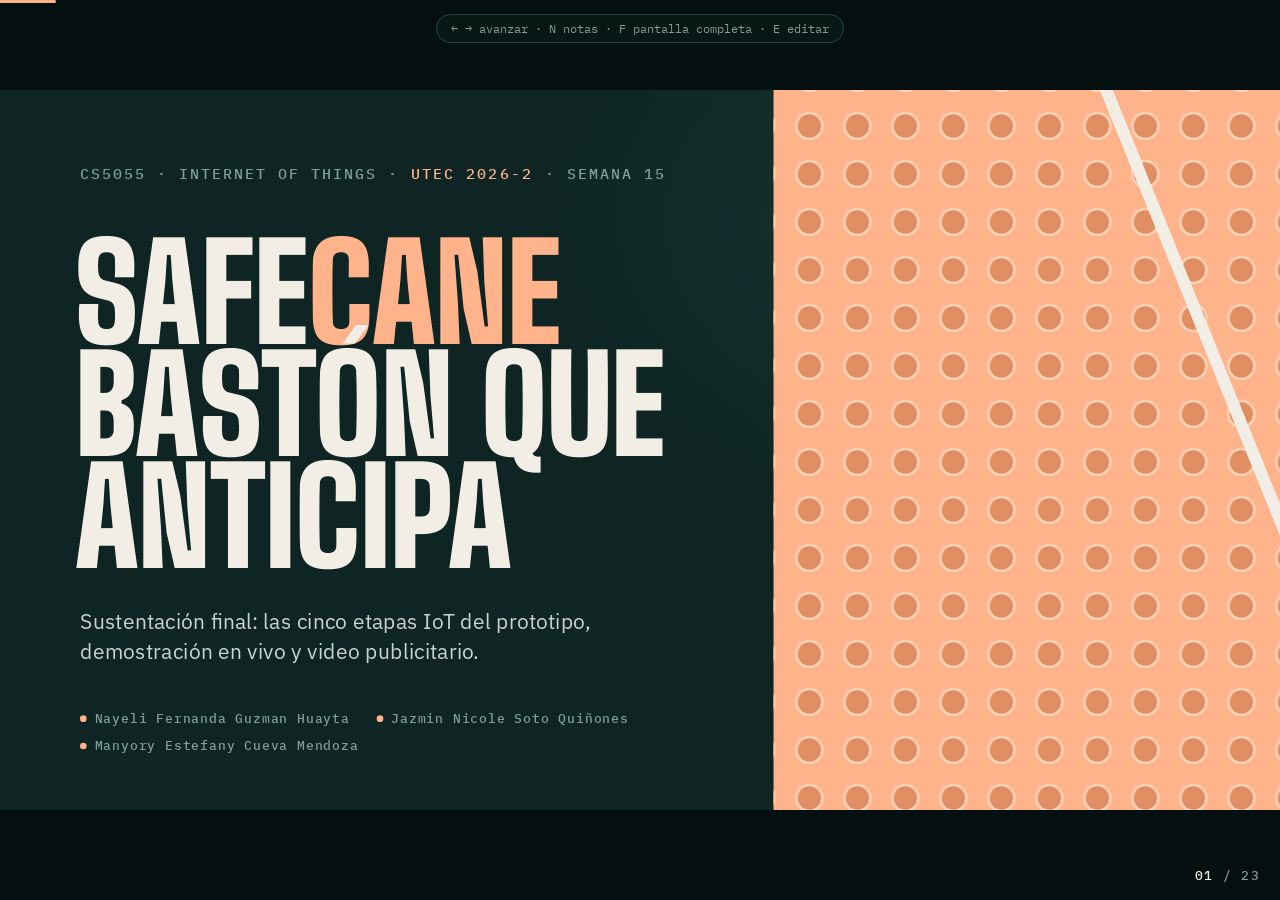
==== commit 43e68ad3: "feat(presentacion): actualizar fotos de la evolucion" ====
--- a/presentacion/sustentacion_final.html
+++ b/presentacion/sustentacion_final.html
@@ -740,8 +740,8 @@
   <div class="pad">
     <div class="tag reveal">Implementación · evolución del prototipo</div>
     <div class="cols grow" style="grid-template-columns:repeat(3,1fr);gap:40px;margin-top:32px">
-      <figure class="reveal fig"><img src="img/foto_primer_prototipo.jpg" alt="Primer prototipo sobre un tubo de prueba"><figcaption><b>V1</b> Tubo de prueba</figcaption></figure>
-      <figure class="reveal fig"><img src="img/foto_noche.jpg" alt="Prueba nocturna con el LED encendido"><figcaption><b>V2</b> Prueba de noche con luz</figcaption></figure>
+      <figure class="reveal fig"><img src="img/demo_prototipo_movil.png" alt="Prueba nocturna del prototipo SafeCane junto al tablero móvil" style="object-fit:contain;background:#000"><figcaption><b>V1</b> Prueba de campo</figcaption></figure>
+      <figure class="reveal fig"><img src="img/demo_tablero_movil.png" alt="Tablero web de SafeCane abierto en un teléfono durante la prueba" style="object-fit:contain;background:#000"><figcaption><b>V2</b> Tablero en el celular</figcaption></figure>
       <figure class="reveal fig"><img src="img/foto_baston_final.jpg" alt="Bastón plegable con caja de control y sensores"><figcaption><b>V3</b> Bastón plegable</figcaption></figure>
     </div>
   </div>
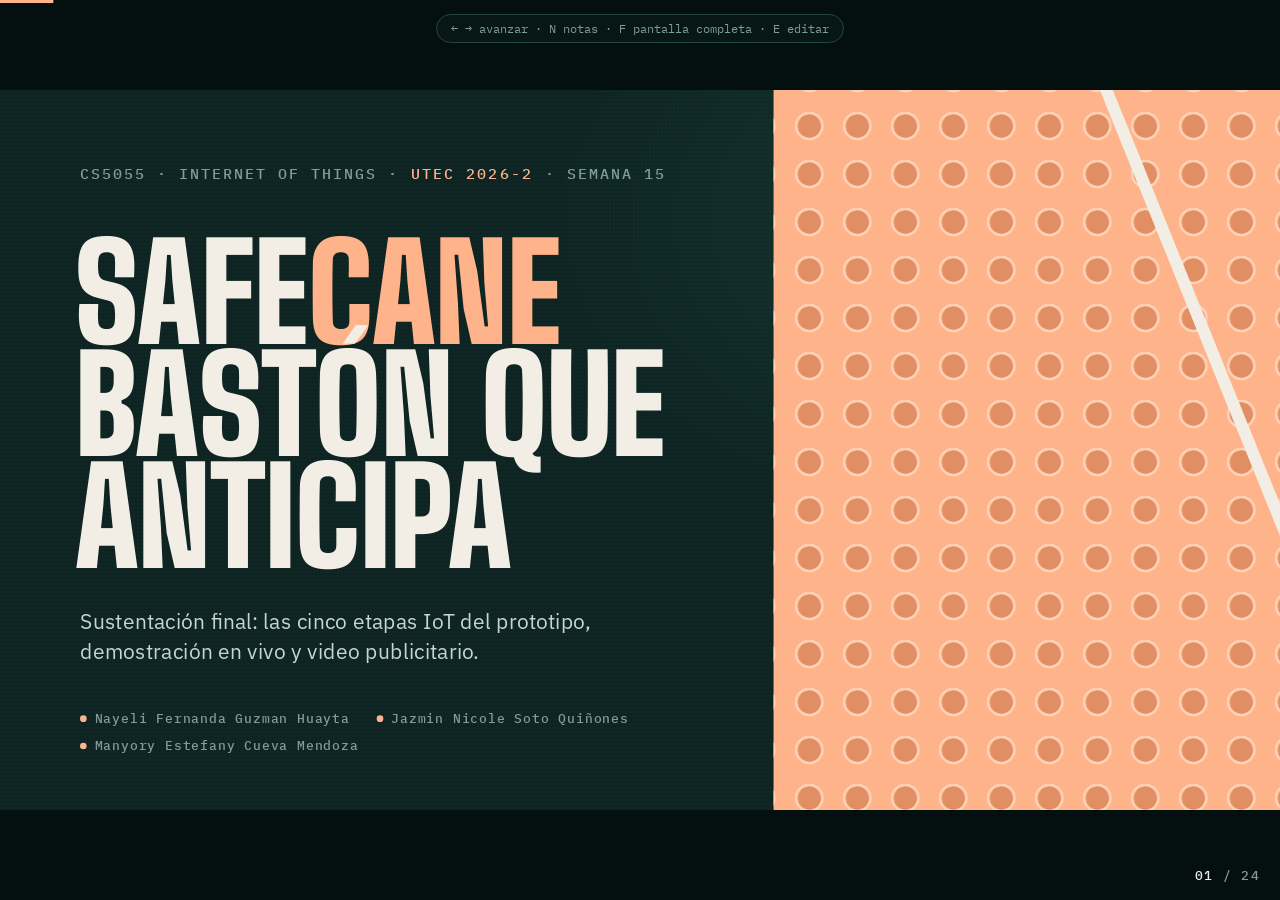
==== commit 7352bfca: "feat(presentacion): diapositiva de integración y caja; título de la etapa 5 más claro Co-Authored-By" ====
--- a/presentacion/sustentacion_final.html
+++ b/presentacion/sustentacion_final.html
@@ -453,7 +453,7 @@
 <section class="slide" data-title="Cinco etapas IoT">
   <div class="pad">
     <div class="tag reveal">Arquitectura IoT · cinco etapas</div>
-    <h2 class="h2 reveal">Del sensor a la familia</h2>
+    <h2 class="h2 reveal">Del sensor al tablero</h2>
     <div class="cols bottom" style="grid-template-columns:repeat(5,1fr);gap:24px">
       <div class="reveal"><div class="big-n" style="font-size:210px">01</div><div class="h3" style="margin:22px 0 10px;font-size:44px">Percepción</div><p class="txt" style="font-size:24px">5 sensores y un pulsador</p></div>
       <div class="reveal"><div class="big-n" style="font-size:210px">02</div><div class="h3" style="margin:22px 0 10px;font-size:44px">Procesamiento</div><p class="txt" style="font-size:24px">ESP32 de dos núcleos</p></div>
@@ -735,6 +735,18 @@
   <aside class="notes">[9:00 · 9:40] Se probó cada sensor solo (fase 1), luego integración en protoboard (fase 2). La cinta métrica fijó la altura interna de la caja: 6 cm con la batería encima. El módulo inercial es de la familia MPU-9250/6500, compatible con los registros del MPU6050, sin cambiar el código.</aside>
 </section>
 
+<!-- 15b · IMPLEMENTACIÓN: INTEGRACIÓN Y CAJA -->
+<section class="slide" data-title="Integración y caja de control">
+  <div class="pad">
+    <div class="tag reveal">Implementación · integración y caja de control</div>
+    <div class="cols grow" style="grid-template-columns:1.6fr 1fr;gap:40px;margin-top:32px">
+      <figure class="reveal fig"><img src="img/foto_primera_integracion.jpg" alt="Primera integración en protoboard con ESP32, HC-SR04, módulo inercial, GPS, buzzer y pulsador"><figcaption><b>01</b> Primera integración en protoboard</figcaption></figure>
+      <figure class="reveal fig"><img src="img/foto_caja_interior.jpg" alt="Interior de la caja de control con el circuito y el cableado" style="object-fit:contain;background:#000"><figcaption><b>02</b> Interior de la caja de control</figcaption></figure>
+    </div>
+  </div>
+  <aside class="notes">La primera integración reunió el ESP32, el HC-SR04, el módulo inercial, el GPS, el buzzer y el pulsador. La LDR y el LED de la izquierda no llegaron al prototipo final. A la derecha, el interior de la caja de cartón con el circuito en protoboard y el cableado hacia los sensores.</aside>
+</section>
+
 <!-- 16 · IMPLEMENTACIÓN: EVOLUCIÓN -->
 <section class="slide" data-title="Evolución del prototipo">
   <div class="pad">
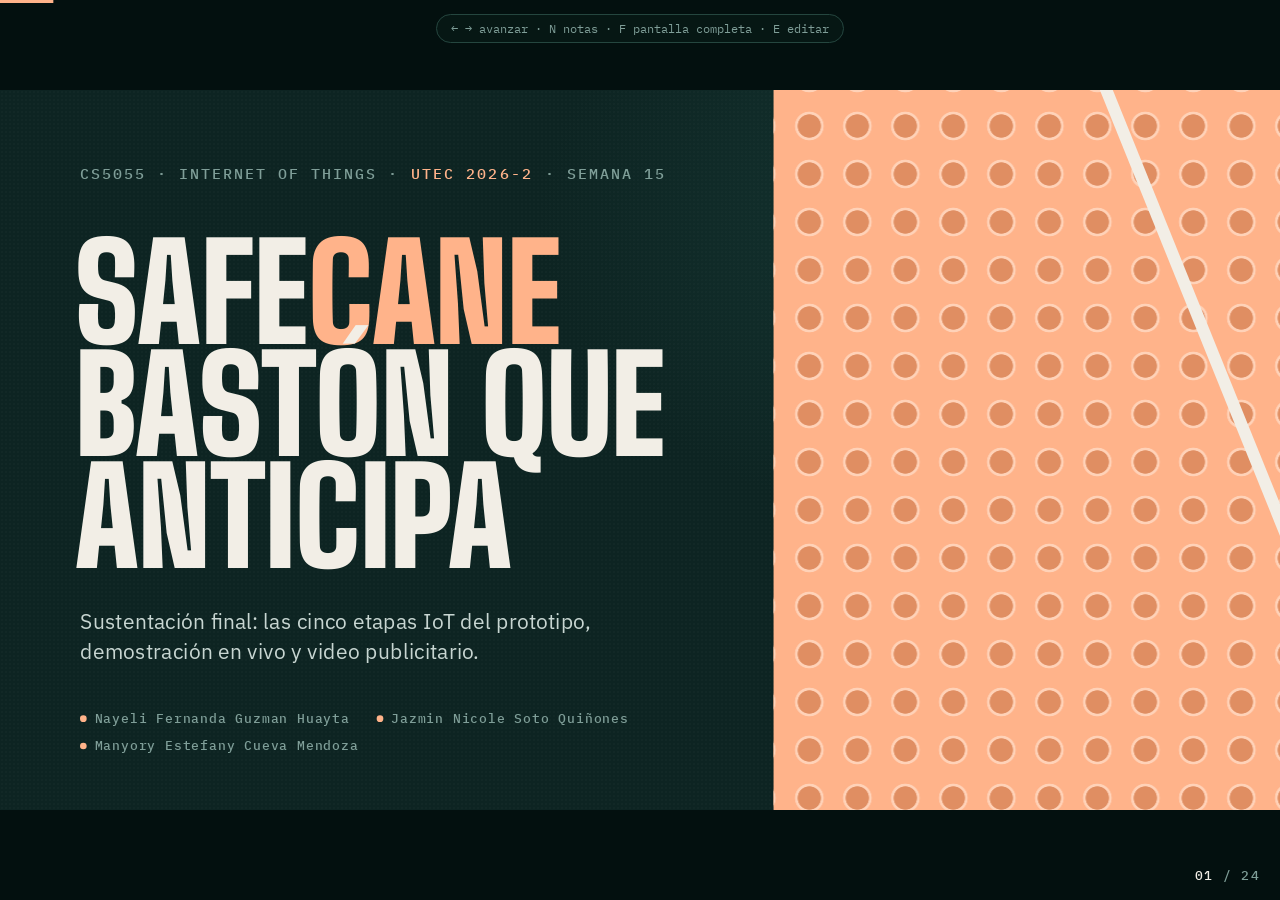
==== commit 9e8539c7: "feat(presentacion): nuevo enlace del video publicitario Co-Authored-By: Claude Sonnet 5.5 <noreply@a" ====
--- a/presentacion/sustentacion_final.html
+++ b/presentacion/sustentacion_final.html
@@ -779,10 +779,10 @@
   <div class="pad">
     <div class="tag reveal">Video publicitario</div>
     <h2 class="h2 reveal" style="font-size:240px;line-height:.82;margin-top:auto">Mira<br>el <span class="acc">video</span></h2>
-    <p class="src reveal" style="margin-top:40px;font-size:24px">drive.google.com/drive/folders/11ey5HYlZcAxr-NJHwWC5MyNg1iEe3KnS</p>
+    <p class="src reveal" style="margin-top:40px;font-size:24px">drive.google.com/drive/folders/1WJA_HcKRwQmqfS3C9hESu1fA0dY-oxfG</p>
   </div>
   <div class="tactile" style="width:360px"></div>
-  <aside class="notes">[14:00 · 14:40] Reproducir el video publicitario. Enlace completo (también en el informe): https://drive.google.com/drive/folders/11ey5HYlZcAxr-NJHwWC5MyNg1iEe3KnS?usp=sharing</aside>
+  <aside class="notes">[14:00 · 14:40] Reproducir el video publicitario. Enlace completo (también en el informe): https://drive.google.com/drive/folders/1WJA_HcKRwQmqfS3C9hESu1fA0dY-oxfG?usp=sharing</aside>
 </section>
 
 <!-- 19 · RESULTADOS -->
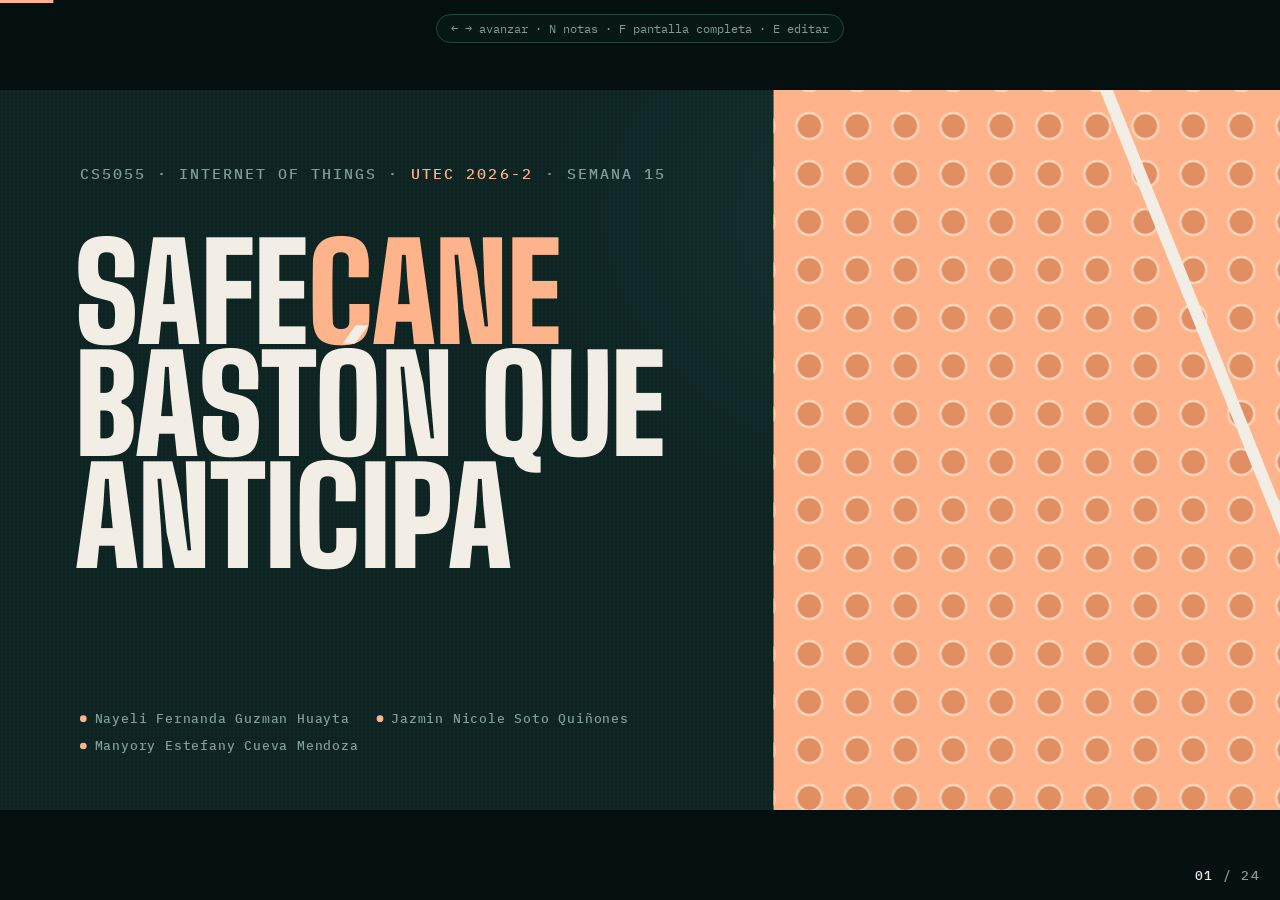
==== commit bfdb6e69: "feat(presentacion): quitar el subtítulo de la portada Co-Authored-By: Claude Sonnet 5.5 <noreply@ant" ====
--- a/presentacion/sustentacion_final.html
+++ b/presentacion/sustentacion_final.html
@@ -403,7 +403,6 @@
   <div class="tactile"></div><div class="cane"></div>
   <div class="tag reveal">CS5055 · Internet of Things · <b>UTEC 2026-2</b> · Semana 15</div>
   <h1 class="h1 reveal">Safe<span class="acc">Cane</span><br>bastón que<br>anticipa</h1>
-  <p class="sub reveal">Sustentación final: las cinco etapas IoT del prototipo, demostración en vivo y video publicitario.</p>
   <div class="people reveal"><span><i></i>Nayeli Fernanda Guzman Huayta</span><span><i></i>Jazmin Nicole Soto Quiñones</span><span><i></i>Manyory Estefany Cueva Mendoza</span></div>
   <aside class="notes">[0:00 · 0:30] Presentar al equipo. Plan de 15 min: 2 min problema, 6 min etapas IoT, 4 min demo en vivo, 1 min video, 2 min resultados y mercado.</aside>
 </section>
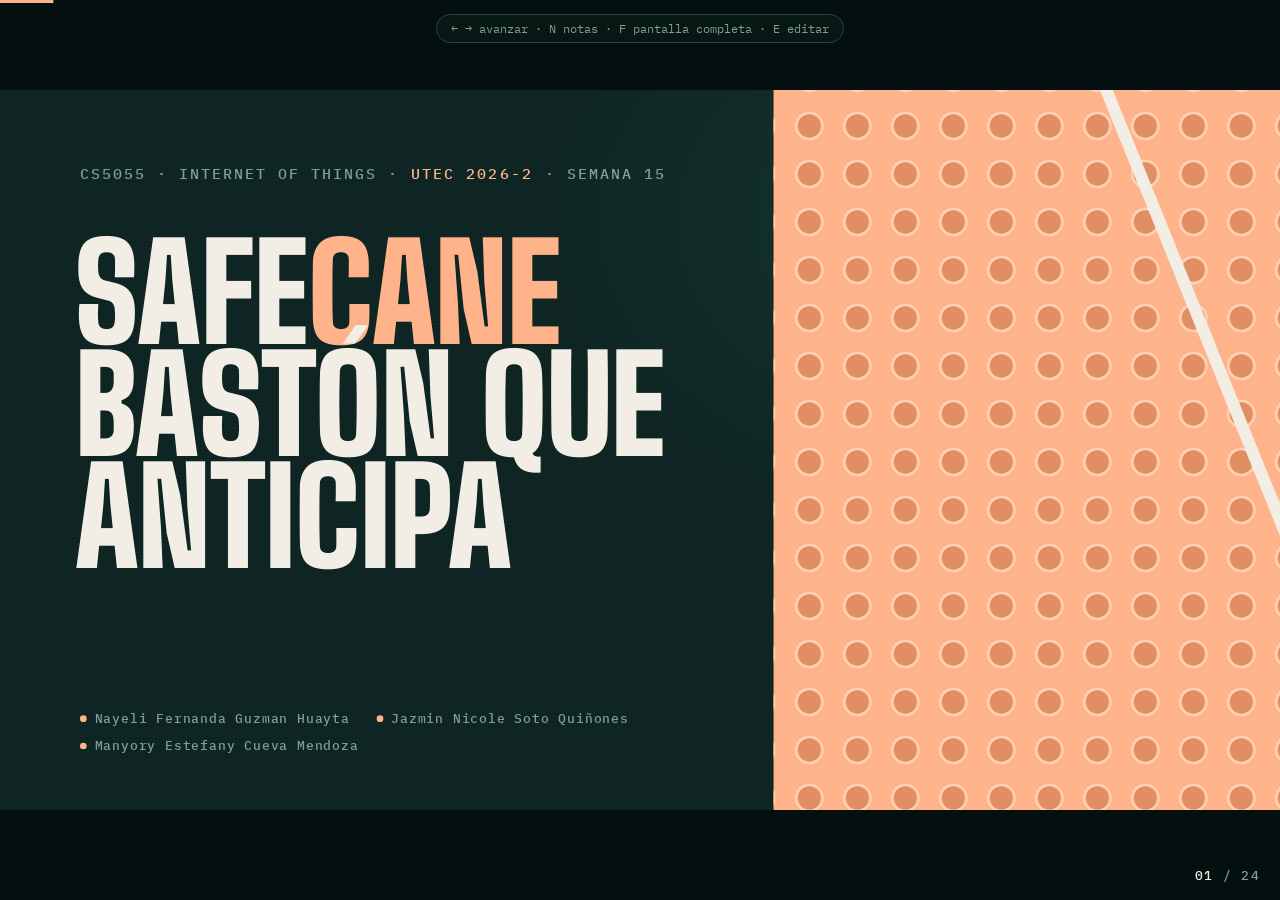
==== commit 65177203: "feat(presentacion): la diapositiva de comunicación solo habla del tablero Co-Authored-By: Claude Son" ====
--- a/presentacion/sustentacion_final.html
+++ b/presentacion/sustentacion_final.html
@@ -677,10 +677,9 @@
 <!-- 13 · ETAPA 04 COMUNICACIÓN -->
 <section class="slide" data-title="04 Comunicación">
   <div class="pad">
-    <div class="tag reveal"><b>04</b> Comunicación · dos canales, el mismo JSON</div>
+    <div class="tag reveal"><b>04</b> Comunicación · del bastón al tablero</div>
     <div class="cols c2 grow" style="margin-top:44px;gap:28px">
-      <div style="display:grid;gap:28px;grid-template-rows:1fr 1fr">
-        <div class="panel reveal" style="display:flex;flex-direction:column;border-color:var(--mint)"><div class="idx" style="color:var(--mint)">BLE · NimBLE</div><div class="h3" style="margin:16px 0 12px">Al celular</div><p class="txt" style="font-size:26px">Servicio tipo UART con notificaciones. Poco consumo, sin red.</p></div>
+      <div style="display:grid;gap:28px;grid-template-rows:1fr">
         <div class="panel reveal" style="display:flex;flex-direction:column"><div class="idx">Wi-Fi · MQTT</div><div class="h3" style="margin:16px 0 12px">Al tablero</div><p class="txt" style="font-size:26px">Publica en un broker. El tablero se suscribe por WebSocket seguro.</p></div>
       </div>
       <div class="panel reveal" style="display:flex;flex-direction:column">
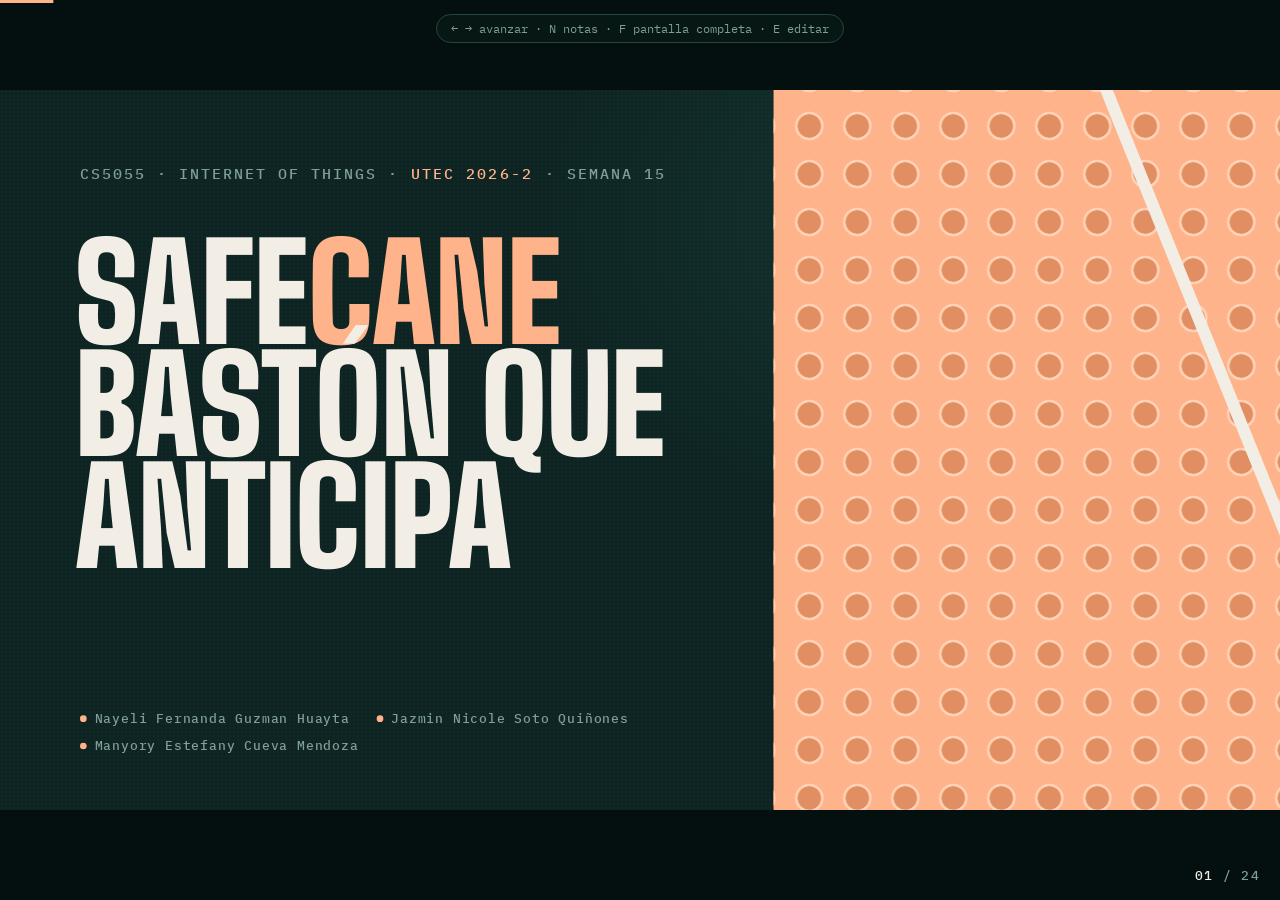
==== commit 1296b105: "feat(presentacion): agrandar 'Al tablero' en la diapositiva de comunicación Co-Authored-By: Claude S" ====
--- a/presentacion/sustentacion_final.html
+++ b/presentacion/sustentacion_final.html
@@ -680,7 +680,7 @@
     <div class="tag reveal"><b>04</b> Comunicación · del bastón al tablero</div>
     <div class="cols c2 grow" style="margin-top:44px;gap:28px">
       <div style="display:grid;gap:28px;grid-template-rows:1fr">
-        <div class="panel reveal" style="display:flex;flex-direction:column"><div class="idx">Wi-Fi · MQTT</div><div class="h3" style="margin:16px 0 12px">Al tablero</div><p class="txt" style="font-size:26px">Publica en un broker. El tablero se suscribe por WebSocket seguro.</p></div>
+        <div class="panel reveal" style="display:flex;flex-direction:column"><div class="idx">Wi-Fi · MQTT</div><div class="h3" style="margin:auto 0 28px;font-size:280px;line-height:.85">Al<br><span class="acc">tablero</span></div><p class="txt" style="font-size:30px">Publica en un broker. El tablero se suscribe por WebSocket seguro.</p></div>
       </div>
       <div class="panel reveal" style="display:flex;flex-direction:column">
         <div class="idx">Tópicos bajo el prefijo del grupo</div>
